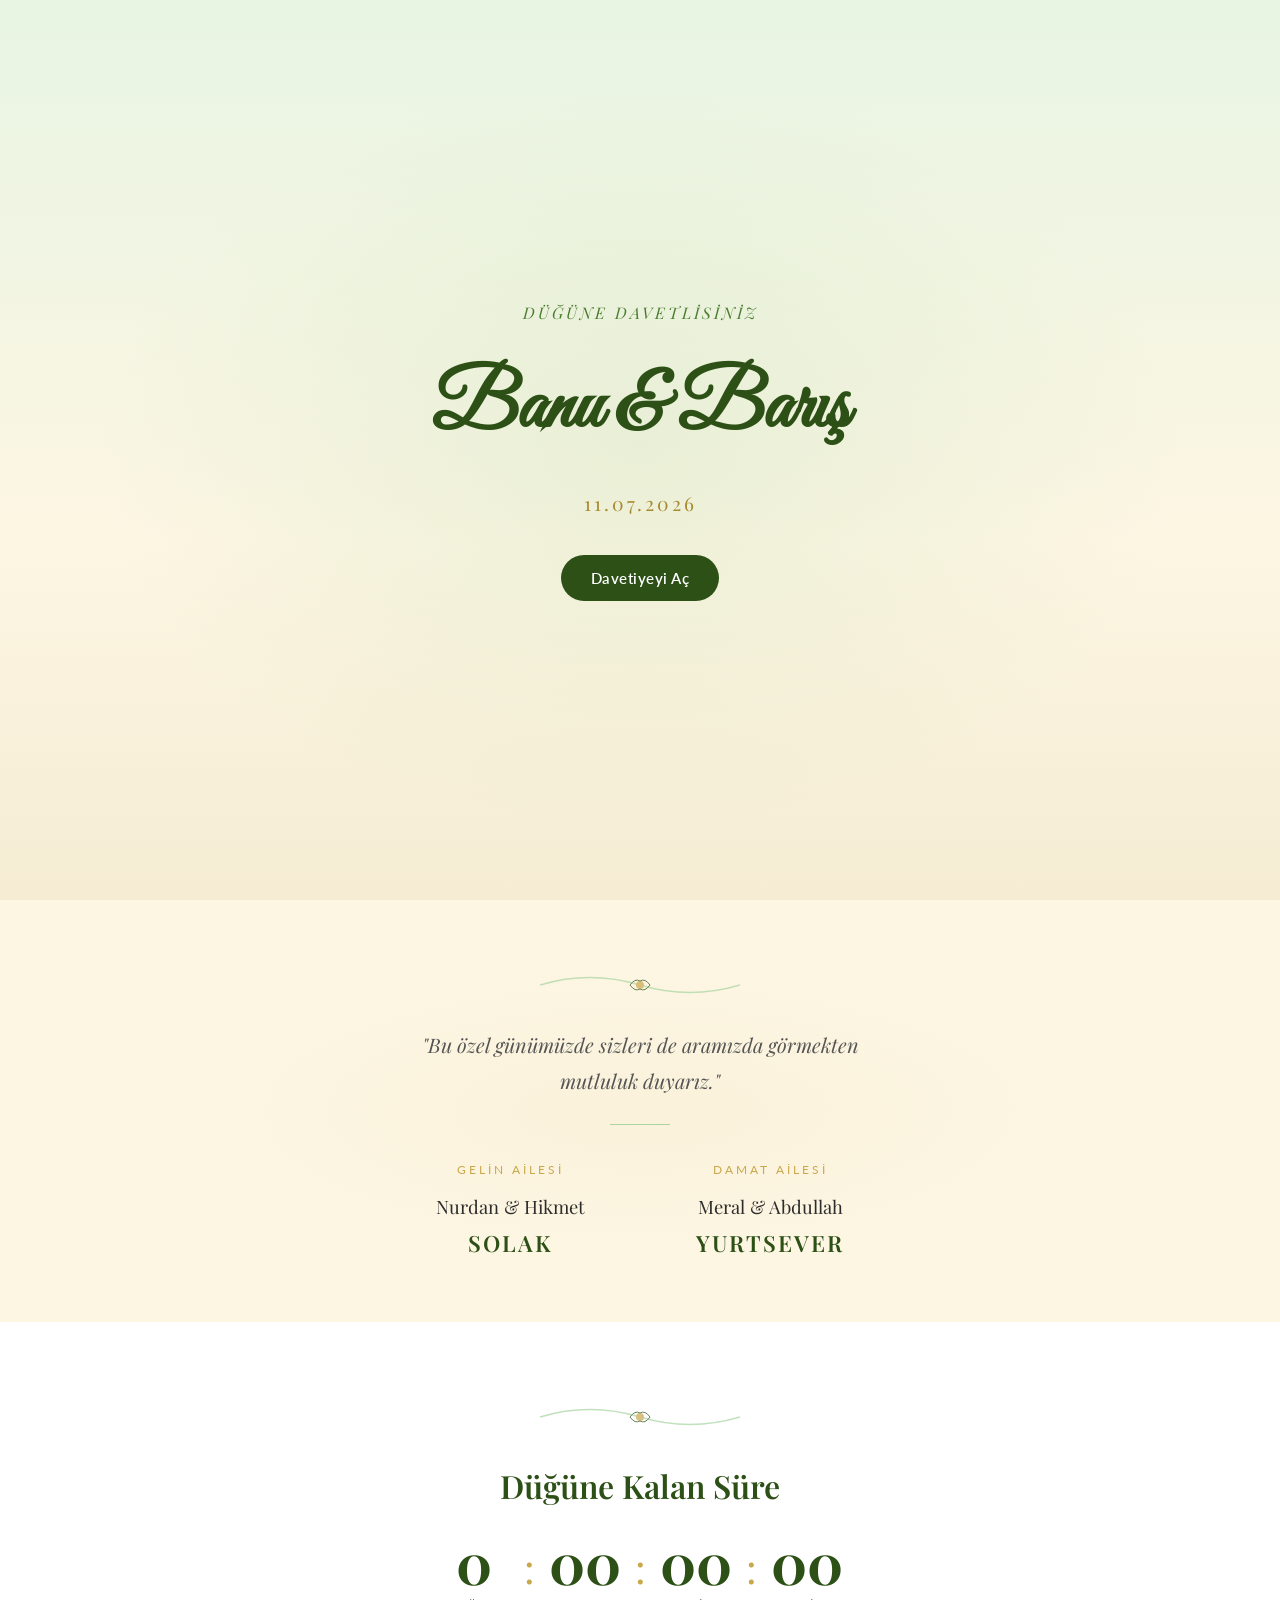
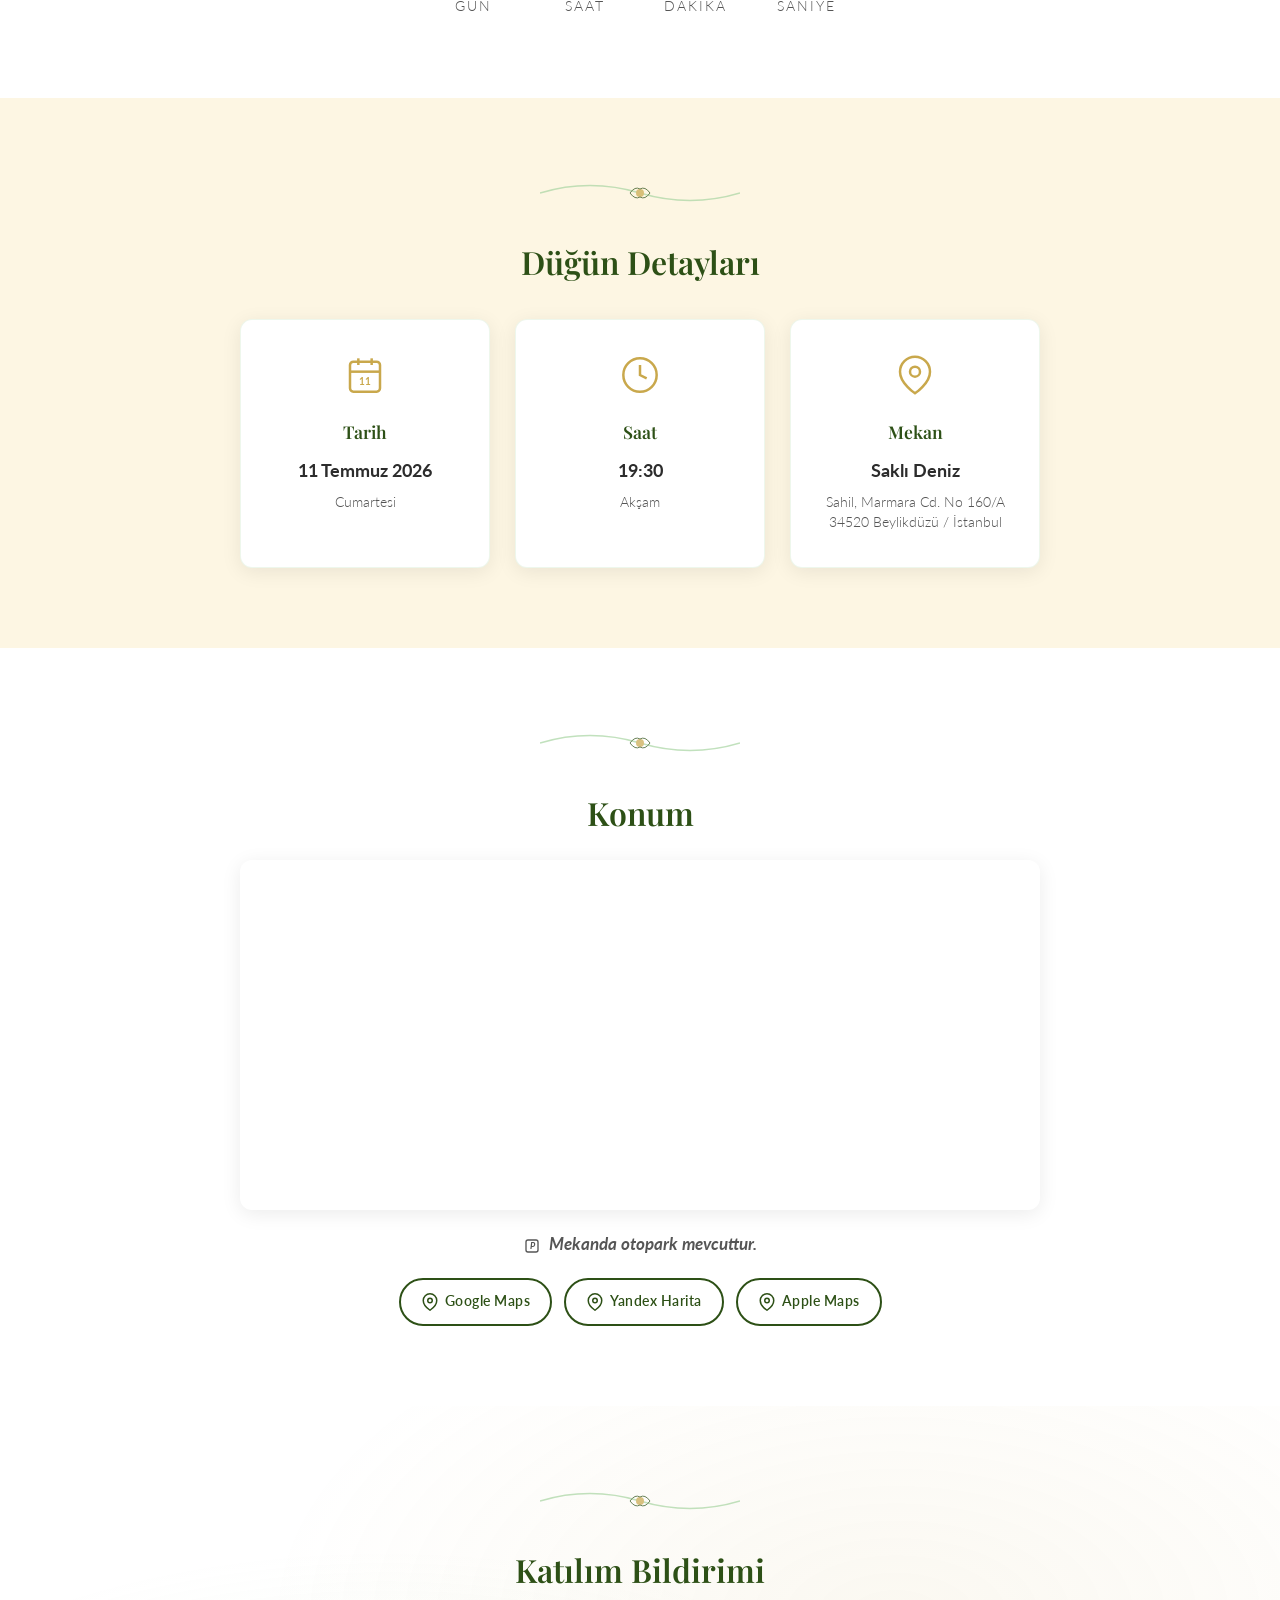
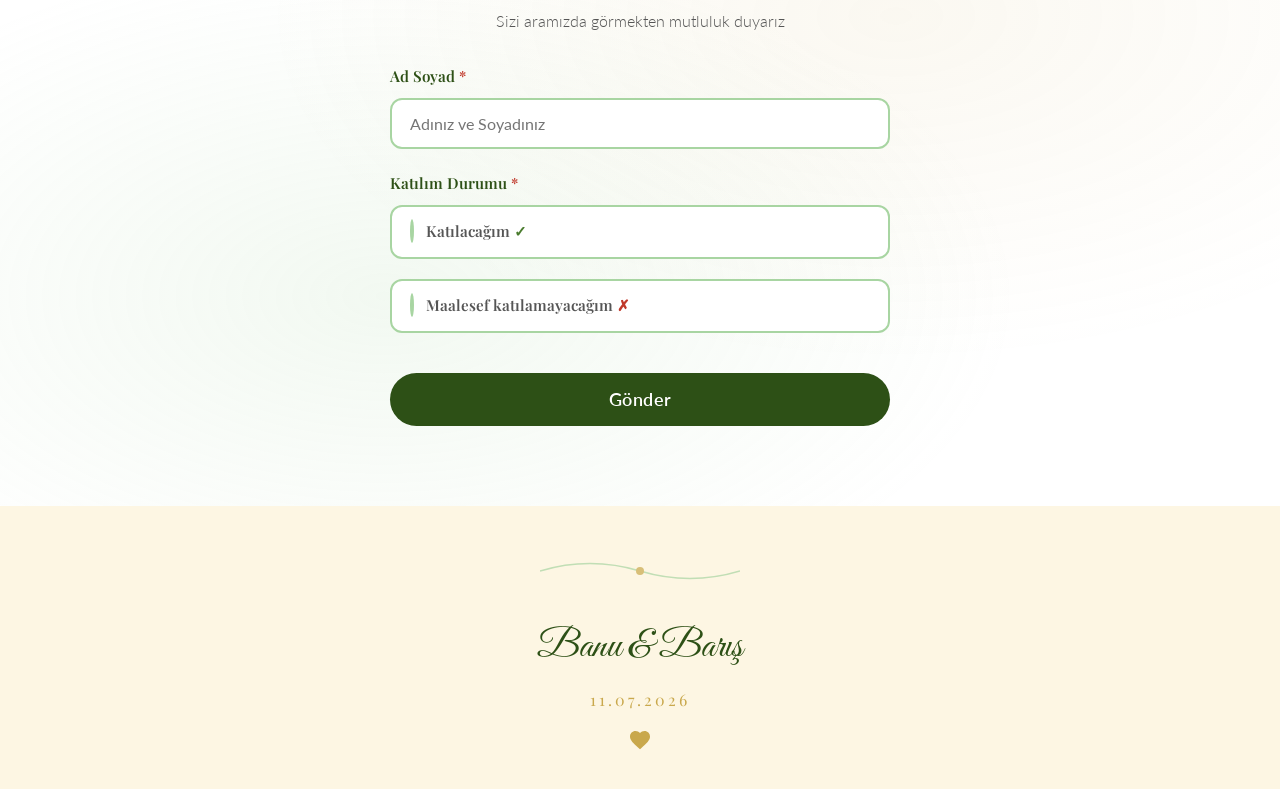
==== index.html @ bf4ed656 "Hero bottom yazilari resim icine tasindi, renk ve cizgi iyilestirmeleri Co-Authored-By: Claude Opus " ====
<!DOCTYPE html>
<html lang="tr">
<head>
    <meta charset="UTF-8">
    <meta name="viewport" content="width=device-width, initial-scale=1.0">
    <title>Banu & Barış - Düğün Davetiyesi</title>
    <meta name="description" content="Banu Solak & Barış Yurtsever düğün davetiyesi - 11 Temmuz 2026">

    <!-- Safari otomatik link algılamayı kapat -->
    <meta name="format-detection" content="telephone=no, date=no, email=no, address=no">

    <!-- Open Graph -->
    <meta property="og:title" content="Banu & Barış Evleniyor!">
    <meta property="og:description" content="11 Temmuz 2026 - Saklı Deniz, Beylikdüzü">
    <meta property="og:type" content="website">

    <!-- Google Fonts -->
    <link rel="preconnect" href="https://fonts.googleapis.com">
    <link rel="preconnect" href="https://fonts.gstatic.com" crossorigin>
    <link href="https://fonts.googleapis.com/css2?family=Great+Vibes&family=Playfair+Display:ital,wght@0,400;0,600;0,700;1,400&family=Lato:wght@300;400;700&display=swap" rel="stylesheet">

    <!-- CSS -->
    <link rel="stylesheet" href="css/style.css">
</head>
<body>

    <!-- ===================== GİRİŞ EKRANI (Müzik başlatıcı) ===================== -->
    <div id="intro-overlay" class="intro-overlay">
        <div class="intro-content">
            <p class="intro-subtitle">Düğüne Davetlisiniz</p>
            <h1 class="intro-names">Banu & Barış</h1>
            <p class="intro-date">11.07.2026</p>
            <button id="open-invite-btn" class="btn btn-primary intro-btn">Davetiyeyi Aç</button>
        </div>
    </div>

    <!-- ===================== MÜZIK OYNATICI (Sabit) ===================== -->
    <button id="music-toggle" class="music-btn" aria-label="Müziği Aç/Kapat" title="A Thousand Years - Christina Perri" style="display:none">
        <span class="music-icon music-off">&#9654;</span>
        <span class="music-icon music-on" style="display:none">&#9724;</span>
    </button>
    <audio id="bg-music" loop preload="auto">
        <source src="assets/music/a-thousand-years.mp3" type="audio/mpeg">
    </audio>

    <!-- ===================== HERO SECTION ===================== -->
    <section id="hero" class="hero">
        <div class="hero-img-wrapper">
            <img src="assets/images/hero-bg.jpg" alt="Düğün illüstrasyonu" class="hero-img">
            <div class="hero-overlay"></div>

            <!-- Uçan kuşlar -->
            <div class="bird bird-1"><svg viewBox="0 0 20 10"><path d="M0,5 Q5,0 10,5 Q15,0 20,5" stroke="#2d5016" fill="none" stroke-width="1.5" stroke-linecap="round"/></svg></div>
            <div class="bird bird-2"><svg viewBox="0 0 20 10"><path d="M0,5 Q5,0 10,5 Q15,0 20,5" stroke="#2d5016" fill="none" stroke-width="1.5" stroke-linecap="round"/></svg></div>
            <div class="bird bird-3"><svg viewBox="0 0 20 10"><path d="M0,5 Q5,0 10,5 Q15,0 20,5" stroke="#2d5016" fill="none" stroke-width="1.5" stroke-linecap="round"/></svg></div>
            <div class="bird bird-4"><svg viewBox="0 0 20 10"><path d="M0,5 Q5,0 10,5 Q15,0 20,5" stroke="#2d5016" fill="none" stroke-width="1.5" stroke-linecap="round"/></svg></div>
            <div class="bird bird-5"><svg viewBox="0 0 20 10"><path d="M0,5 Q5,0 10,5 Q15,0 20,5" stroke="#2d5016" fill="none" stroke-width="1.5" stroke-linecap="round"/></svg></div>

            <!-- Yazılar - kemerin üstüne sabitlenmiş -->
            <div class="hero-content">
                <p class="hero-subtitle fade-in">Evleniyoruz</p>
                <h1 class="hero-names fade-in">
                    <span class="name">Banu</span>
                    <span class="ampersand">&</span>
                    <span class="name">Barış</span>
                </h1>
            </div>

        </div>

        <!-- Tarih ve mekan - ekranın altında, wrapper DIŞINDA -->
        <div class="hero-bottom fade-in">
            <div class="hero-date">
                <div class="date-line"></div>
                <p>11 Temmuz 2026</p>
                <div class="date-line"></div>
            </div>
            <p class="hero-venue">Saklı Deniz &bull; Beylikdüzü, İstanbul</p>
        </div>

        <a href="#countdown" class="scroll-arrow" aria-label="Aşağı kaydır">
            <svg width="30" height="30" viewBox="0 0 30 30" fill="none">
                <path d="M15 5 L15 25 M7 17 L15 25 L23 17" stroke="currentColor" stroke-width="2" stroke-linecap="round" stroke-linejoin="round"/>
            </svg>
        </a>
    </section>

    <!-- ===================== AİLELER & DAVET MESAJI ===================== -->
    <section id="families" class="families-section">
        <div class="section-decoration">
            <svg class="floral-divider" viewBox="0 0 200 30" width="200" height="30">
                <path d="M0,15 Q50,0 100,15 Q150,30 200,15" stroke="#a8d5a2" fill="none" stroke-width="1.5"/>
                <circle cx="100" cy="15" r="4" fill="#c9a84c"/>
                <path d="M90,15 Q95,8 100,11 Q105,8 110,15" stroke="#2d5016" fill="none" stroke-width="1"/>
                <path d="M90,15 Q95,22 100,19 Q105,22 110,15" stroke="#2d5016" fill="none" stroke-width="1"/>
            </svg>
        </div>

        <p class="invite-message fade-in">"Bu özel günümüzde sizleri de aramızda görmekten mutluluk duyarız."</p>

        <div class="invite-divider"></div>

        <div class="families-grid fade-in">
            <div class="family-card">
                <span class="family-label">Gelin Ailesi</span>
                <p class="family-names">Nurdan & Hikmet</p>
                <p class="family-surname">Solak</p>
            </div>
            <div class="family-card">
                <span class="family-label">Damat Ailesi</span>
                <p class="family-names">Meral & Abdullah</p>
                <p class="family-surname">Yurtsever</p>
            </div>
        </div>
    </section>

    <!-- ===================== GERİ SAYIM ===================== -->
    <section id="countdown" class="countdown-section">
        <div class="section-decoration">
            <svg class="floral-divider" viewBox="0 0 200 30" width="200" height="30">
                <path d="M0,15 Q50,0 100,15 Q150,30 200,15" stroke="#a8d5a2" fill="none" stroke-width="1.5"/>
                <circle cx="100" cy="15" r="4" fill="#c9a84c"/>
                <path d="M90,15 Q95,8 100,11 Q105,8 110,15" stroke="#2d5016" fill="none" stroke-width="1"/>
                <path d="M90,15 Q95,22 100,19 Q105,22 110,15" stroke="#2d5016" fill="none" stroke-width="1"/>
            </svg>
        </div>
        <h2 class="section-title fade-in">Düğüne Kalan Süre</h2>
        <div class="countdown-timer fade-in">
            <div class="countdown-item">
                <span id="days" class="countdown-number">---</span>
                <span class="countdown-label">Gün</span>
            </div>
            <div class="countdown-separator">:</div>
            <div class="countdown-item">
                <span id="hours" class="countdown-number">--</span>
                <span class="countdown-label">Saat</span>
            </div>
            <div class="countdown-separator">:</div>
            <div class="countdown-item">
                <span id="minutes" class="countdown-number">--</span>
                <span class="countdown-label">Dakika</span>
            </div>
            <div class="countdown-separator">:</div>
            <div class="countdown-item">
                <span id="seconds" class="countdown-number">--</span>
                <span class="countdown-label">Saniye</span>
            </div>
        </div>
    </section>

    <!-- ===================== DÜĞÜN DETAYLARI ===================== -->
    <section id="details" class="details-section">
        <div class="section-decoration">
            <svg class="floral-divider" viewBox="0 0 200 30" width="200" height="30">
                <path d="M0,15 Q50,0 100,15 Q150,30 200,15" stroke="#a8d5a2" fill="none" stroke-width="1.5"/>
                <circle cx="100" cy="15" r="4" fill="#c9a84c"/>
                <path d="M90,15 Q95,8 100,11 Q105,8 110,15" stroke="#2d5016" fill="none" stroke-width="1"/>
                <path d="M90,15 Q95,22 100,19 Q105,22 110,15" stroke="#2d5016" fill="none" stroke-width="1"/>
            </svg>
        </div>
        <h2 class="section-title fade-in">Düğün Detayları</h2>

        <div class="details-grid">
            <!-- Tarih Kartı -->
            <div class="detail-card fade-in">
                <div class="detail-icon">
                    <svg width="40" height="40" viewBox="0 0 24 24" fill="none" stroke="#c9a84c" stroke-width="1.5">
                        <rect x="3" y="4" width="18" height="18" rx="2" ry="2"/>
                        <line x1="16" y1="2" x2="16" y2="6"/>
                        <line x1="8" y1="2" x2="8" y2="6"/>
                        <line x1="3" y1="10" x2="21" y2="10"/>
                        <text x="12" y="18" text-anchor="middle" fill="#c9a84c" stroke="none" font-size="6" font-weight="bold">11</text>
                    </svg>
                </div>
                <h3 class="detail-title">Tarih</h3>
                <p class="detail-text">11 Temmuz 2026</p>
                <p class="detail-sub">Cumartesi</p>
            </div>

            <!-- Saat Kartı -->
            <div class="detail-card fade-in">
                <div class="detail-icon">
                    <svg width="40" height="40" viewBox="0 0 24 24" fill="none" stroke="#c9a84c" stroke-width="1.5">
                        <circle cx="12" cy="12" r="10"/>
                        <polyline points="12 6 12 12 16 14"/>
                    </svg>
                </div>
                <h3 class="detail-title">Saat</h3>
                <p class="detail-text">19:30</p>
                <p class="detail-sub">Akşam</p>
            </div>

            <!-- Mekan Kartı -->
            <div class="detail-card fade-in">
                <div class="detail-icon">
                    <svg width="40" height="40" viewBox="0 0 24 24" fill="none" stroke="#c9a84c" stroke-width="1.5">
                        <path d="M21 10c0 7-9 13-9 13s-9-6-9-13a9 9 0 0 1 18 0z"/>
                        <circle cx="12" cy="10" r="3"/>
                    </svg>
                </div>
                <h3 class="detail-title">Mekan</h3>
                <p class="detail-text">Saklı Deniz</p>
                <p class="detail-sub">Sahil, Marmara Cd. No 160/A<br>34520 Beylikdüzü / İstanbul</p>
            </div>
        </div>
    </section>

    <!-- ===================== KONUM / HARİTA ===================== -->
    <section id="location" class="location-section">
        <div class="section-decoration">
            <svg class="floral-divider" viewBox="0 0 200 30" width="200" height="30">
                <path d="M0,15 Q50,0 100,15 Q150,30 200,15" stroke="#a8d5a2" fill="none" stroke-width="1.5"/>
                <circle cx="100" cy="15" r="4" fill="#c9a84c"/>
                <path d="M90,15 Q95,8 100,11 Q105,8 110,15" stroke="#2d5016" fill="none" stroke-width="1"/>
                <path d="M90,15 Q95,22 100,19 Q105,22 110,15" stroke="#2d5016" fill="none" stroke-width="1"/>
            </svg>
        </div>
        <h2 class="section-title fade-in">Konum</h2>

        <div class="map-container fade-in">
            <iframe
                src="https://www.google.com/maps/embed?pb=!1m18!1m12!1m3!1d3011.7!2d28.6268!3d40.9833!2m3!1f0!2f0!3f0!3m2!1i1024!2i768!4f13.1!3m3!1m2!1s0x14b55fe1e1e1e1e1%3A0x1234567890abcdef!2sSakl%C4%B1%20Deniz!5e0!3m2!1str!2str!4v1700000000000!5m2!1str!2str"
                width="100%"
                height="350"
                style="border:0; border-radius: 12px;"
                allowfullscreen=""
                loading="lazy"
                referrerpolicy="no-referrer-when-downgrade">
            </iframe>
        </div>

        <p class="parking-note fade-in">
            <svg width="16" height="16" viewBox="0 0 24 24" fill="none" stroke="currentColor" stroke-width="2" style="vertical-align: middle; margin-right: 5px;">
                <rect x="3" y="3" width="18" height="18" rx="3"/>
                <text x="12" y="17" text-anchor="middle" fill="currentColor" stroke="none" font-size="13" font-weight="bold">P</text>
            </svg>
            Mekanda otopark mevcuttur.
        </p>

        <div class="map-buttons fade-in">
            <a href="https://www.google.com/maps/search/Sakl%C4%B1+Deniz+Sahil+Marmara+Cd+No+160+A+Beylikd%C3%BCz%C3%BC+%C4%B0stanbul" target="_blank" rel="noopener" class="btn btn-outline">
                <svg width="18" height="18" viewBox="0 0 24 24" fill="none" stroke="currentColor" stroke-width="2" style="vertical-align: middle; margin-right: 6px;">
                    <path d="M21 10c0 7-9 13-9 13s-9-6-9-13a9 9 0 0 1 18 0z"/>
                    <circle cx="12" cy="10" r="3"/>
                </svg>
                Google Maps
            </a>
            <a href="https://yandex.com.tr/harita/?text=Sakl%C4%B1%20Deniz%20Sahil%20Marmara%20Cd%20No%20160%20A%20Beylikd%C3%BCz%C3%BC%20%C4%B0stanbul" target="_blank" rel="noopener" class="btn btn-outline">
                <svg width="18" height="18" viewBox="0 0 24 24" fill="none" stroke="currentColor" stroke-width="2" style="vertical-align: middle; margin-right: 6px;">
                    <path d="M21 10c0 7-9 13-9 13s-9-6-9-13a9 9 0 0 1 18 0z"/>
                    <circle cx="12" cy="10" r="3"/>
                </svg>
                Yandex Harita
            </a>
            <a href="https://maps.apple.com/?q=Sakl%C4%B1+Deniz+Sahil+Marmara+Cd+No+160+A+Beylikd%C3%BCz%C3%BC+%C4%B0stanbul" target="_blank" rel="noopener" class="btn btn-outline">
                <svg width="18" height="18" viewBox="0 0 24 24" fill="none" stroke="currentColor" stroke-width="2" style="vertical-align: middle; margin-right: 6px;">
                    <path d="M21 10c0 7-9 13-9 13s-9-6-9-13a9 9 0 0 1 18 0z"/>
                    <circle cx="12" cy="10" r="3"/>
                </svg>
                Apple Maps
            </a>
        </div>
    </section>

    <!-- ===================== RSVP FORMU ===================== -->
    <section id="rsvp" class="rsvp-section">
        <div class="section-decoration">
            <svg class="floral-divider" viewBox="0 0 200 30" width="200" height="30">
                <path d="M0,15 Q50,0 100,15 Q150,30 200,15" stroke="#a8d5a2" fill="none" stroke-width="1.5"/>
                <circle cx="100" cy="15" r="4" fill="#c9a84c"/>
                <path d="M90,15 Q95,8 100,11 Q105,8 110,15" stroke="#2d5016" fill="none" stroke-width="1"/>
                <path d="M90,15 Q95,22 100,19 Q105,22 110,15" stroke="#2d5016" fill="none" stroke-width="1"/>
            </svg>
        </div>
        <h2 class="section-title fade-in">Katılım Bildirimi</h2>
        <p class="section-subtitle fade-in">Sizi aramızda görmekten mutluluk duyarız</p>

        <form id="rsvp-form" class="rsvp-form fade-in" novalidate>
            <!-- Ad Soyad -->
            <div class="form-group">
                <label for="fullname">Ad Soyad <span class="required">*</span></label>
                <input type="text" id="fullname" name="fullname" required placeholder="Adınız ve Soyadınız">
            </div>

            <!-- Katılım Durumu -->
            <div class="form-group">
                <label>Katılım Durumu <span class="required">*</span></label>
                <div class="radio-group">
                    <label class="radio-label">
                        <input type="radio" name="attendance" value="Katılacağım" required>
                        <span class="radio-custom"></span>
                        <span class="radio-text">Katılacağım <span class="check-mark">&#10003;</span></span>
                    </label>
                    <label class="radio-label">
                        <input type="radio" name="attendance" value="Katılamayacağım">
                        <span class="radio-custom"></span>
                        <span class="radio-text">Maalesef katılamayacağım <span class="cross-mark">&#10007;</span></span>
                    </label>
                </div>
            </div>

            <!-- Kişi Sayısı (sadece "Katılacağım" seçildiğinde görünür) -->
            <div class="form-group" id="guest-count-group" style="display: none;">
                <label for="guests">Kaç kişi geleceksiniz? <span class="required">*</span></label>
                <input type="number" id="guests" name="guests" min="1" max="20" value="1" placeholder="1">
            </div>

            <!-- Gönder Butonu -->
            <button type="submit" class="btn btn-primary btn-submit" id="submit-btn">
                <span class="btn-text">Gönder</span>
                <span class="btn-loading" style="display:none">
                    <svg class="spinner" width="20" height="20" viewBox="0 0 24 24">
                        <circle cx="12" cy="12" r="10" stroke="currentColor" stroke-width="3" fill="none" stroke-dasharray="31.4 31.4" stroke-linecap="round"/>
                    </svg>
                    Gönderiliyor...
                </span>
            </button>

            <!-- Durum Mesajları -->
            <div id="form-status" class="form-status" style="display:none"></div>
        </form>

        <!-- Başarı Mesajı (form gönderildikten sonra) -->
        <div id="success-message" class="success-message" style="display:none">
            <div class="success-icon">&#10003;</div>
            <h3>Teşekkürler!</h3>
            <p>Katılım bildiriminiz alınmıştır.</p>
            <p class="success-sub">Düğünümüzde görüşmek üzere!</p>

            <!-- Takvime Ekle - form sonrası -->
            <div class="calendar-after-rsvp">
                <p class="calendar-prompt">Düğünü takvimine ekle!</p>
                <div class="calendar-buttons">
                    <a id="google-cal-btn" href="#" target="_blank" rel="noopener" class="btn btn-calendar">
                        Google Calendar
                    </a>
                    <a href="banu-baris-dugun.ics" class="btn btn-calendar">
                        Apple Takvim
                    </a>
                    <a id="outlook-cal-btn" href="#" target="_blank" rel="noopener" class="btn btn-calendar">
                        Outlook
                    </a>
                </div>
            </div>
        </div>
    </section>

    <!-- ===================== FOOTER ===================== -->
    <footer class="footer">
        <div class="footer-decoration">
            <svg class="floral-divider" viewBox="0 0 200 30" width="200" height="30">
                <path d="M0,15 Q50,0 100,15 Q150,30 200,15" stroke="#a8d5a2" fill="none" stroke-width="1.5"/>
                <circle cx="100" cy="15" r="4" fill="#c9a84c"/>
            </svg>
        </div>
        <p class="footer-names">Banu & Barış</p>
        <p class="footer-date">11.07.2026</p>
        <div class="footer-heart">
            <svg width="24" height="24" viewBox="0 0 24 24" fill="#c9a84c">
                <path d="M12 21.35l-1.45-1.32C5.4 15.36 2 12.28 2 8.5 2 5.42 4.42 3 7.5 3c1.74 0 3.41.81 4.5 2.09C13.09 3.81 14.76 3 16.5 3 19.58 3 22 5.42 22 8.5c0 3.78-3.4 6.86-8.55 11.54L12 21.35z"/>
            </svg>
        </div>
    </footer>

    <!-- Konfeti Canvas -->
    <canvas id="confetti-canvas"></canvas>

    <!-- JavaScript -->
    <script src="js/script.js"></script>
</body>
</html>
---- css/style.css ----
/* ============================================================
   BANU & BARIŞ - DÜĞÜN DAVETİYESİ
   Kır Temalı / Çiçekli / Yeşilli / Elegant
   ============================================================ */

/* ---- GENEL RESET & TABAN ---- */
*, *::before, *::after {
    margin: 0;
    padding: 0;
    box-sizing: border-box;
}

:root {
    --green-dark: #2d5016;
    --green-medium: #4a7c2e;
    --green-light: #a8d5a2;
    --green-pale: #e8f5e3;
    --cream: #fdf6e3;
    --cream-dark: #f5ecd3;
    --gold: #c9a84c;
    --gold-light: #e2cc7e;
    --gold-dark: #a68a2e;
    --white: #ffffff;
    --text-dark: #2c2c2c;
    --text-medium: #555555;
    --text-light: #888888;

    --font-script: 'Great Vibes', cursive;
    --font-heading: 'Playfair Display', Georgia, serif;
    --font-body: 'Lato', 'Segoe UI', sans-serif;

    --section-padding: 80px 20px;
    --max-width: 800px;
    --radius: 12px;
    --shadow: 0 4px 20px rgba(0,0,0,0.08);
}

html {
    scroll-behavior: smooth;
    overflow-x: hidden;
}

body {
    font-family: var(--font-body);
    color: var(--text-dark);
    background-color: var(--cream);
    line-height: 1.7;
    overflow-x: hidden;
    -webkit-font-smoothing: antialiased;
}

/* ---- ANİMASYONLAR ---- */
.fade-in {
    opacity: 0;
    transform: translateY(30px);
    transition: opacity 0.8s ease, transform 0.8s ease;
}
.fade-in.visible {
    opacity: 1;
    transform: translateY(0);
}

/* ---- GİRİŞ EKRANI ---- */
.intro-overlay {
    position: fixed;
    inset: 0;
    z-index: 10000;
    background:
        radial-gradient(ellipse at 50% 50%, rgba(168,213,162,0.2) 0%, transparent 60%),
        linear-gradient(180deg, #e8f5e3 0%, #fdf6e3 60%, #f5ecd3 100%);
    display: flex;
    align-items: center;
    justify-content: center;
    text-align: center;
    transition: opacity 0.8s ease, visibility 0.8s ease;
}
.intro-overlay.hidden {
    opacity: 0;
    visibility: hidden;
    pointer-events: none;
}
.intro-content {
    padding: 30px;
}
.intro-subtitle {
    font-family: var(--font-heading);
    font-size: 1rem;
    color: var(--green-medium);
    letter-spacing: 3px;
    text-transform: uppercase;
    font-style: italic;
    margin-bottom: 15px;
}
.intro-names {
    font-family: var(--font-script);
    font-size: clamp(3rem, 12vw, 5rem);
    color: var(--green-dark);
    margin-bottom: 10px;
}
.intro-date {
    font-family: var(--font-heading);
    font-size: 1.2rem;
    color: var(--gold-dark);
    letter-spacing: 3px;
    margin-bottom: 35px;
}
.intro-btn {
    padding: 16px 50px;
    font-size: 1.1rem;
    animation: pulse 2.5s ease-in-out infinite;
}

/* ---- TAKVİM SONRASI (RSVP success içinde) ---- */
.calendar-after-rsvp {
    margin-top: 30px;
    padding-top: 25px;
    border-top: 1px solid var(--green-light);
}
.calendar-prompt {
    font-family: var(--font-heading);
    font-size: 1.1rem;
    color: var(--green-dark);
    margin-bottom: 15px;
    font-weight: 600;
}
.calendar-after-rsvp .calendar-buttons {
    display: flex;
    flex-direction: column;
    gap: 10px;
    align-items: center;
}
.calendar-after-rsvp .btn-calendar {
    width: 100%;
    max-width: 260px;
    justify-content: center;
}

@keyframes heroZoomOut {
    0% { transform: scale(1.35); }
    100% { transform: scale(1); }
}
@keyframes flyBird {
    0%   { transform: translate(0, 0) scaleX(1); }
    25%  { transform: translate(25vw, -8vh) scaleX(1); }
    50%  { transform: translate(55vw, -3vh) scaleX(1); }
    75%  { transform: translate(80vw, -10vh) scaleX(1); }
    100% { transform: translate(110vw, -5vh) scaleX(1); }
}
@keyframes flyBird2 {
    0%   { transform: translate(0, 0) scaleX(-1); }
    25%  { transform: translate(-20vw, -6vh) scaleX(-1); }
    50%  { transform: translate(-45vw, -2vh) scaleX(-1); }
    75%  { transform: translate(-75vw, -9vh) scaleX(-1); }
    100% { transform: translate(-110vw, -4vh) scaleX(-1); }
}
@keyframes flapWings {
    0%, 100% { d: path("M0,5 Q5,-2 10,5 Q15,-2 20,5"); }
    50%      { d: path("M0,5 Q5,10 10,5 Q15,10 20,5"); }
}
@keyframes float {
    0%, 100% { transform: translateY(0); }
    50% { transform: translateY(-10px); }
}
@keyframes bounce {
    0%, 20%, 50%, 80%, 100% { transform: translateY(0); }
    40% { transform: translateY(-15px); }
    60% { transform: translateY(-7px); }
}
@keyframes spin {
    to { transform: rotate(360deg); }
}
@keyframes pulse {
    0%, 100% { transform: scale(1); opacity: 1; }
    50% { transform: scale(1.1); opacity: 0.8; }
}
@keyframes sway {
    0%, 100% { transform: rotate(-5deg); }
    50% { transform: rotate(5deg); }
}

/* ---- BÖLÜM ORTAK ---- */
.section-title {
    font-family: var(--font-heading);
    font-size: 2rem;
    color: var(--green-dark);
    text-align: center;
    margin-bottom: 10px;
    font-weight: 600;
}
.section-subtitle {
    font-family: var(--font-body);
    font-size: 1rem;
    color: var(--text-medium);
    text-align: center;
    margin-bottom: 30px;
    font-weight: 300;
}
.section-decoration {
    text-align: center;
    margin-bottom: 20px;
}
.floral-divider {
    opacity: 0.7;
}

/* ============================================================
   HERO SECTION
   ============================================================ */
.hero {
    position: relative;
    text-align: center;
    overflow: hidden;
    min-height: 100vh;
    display: flex;
    flex-direction: column;
}
.hero-img-wrapper {
    position: relative;
    width: 100%;
    min-height: 100vh;
    animation: heroZoomOut 15s ease-out forwards;
}
.hero-img {
    display: block;
    width: 100%;
    height: 100vh;
    object-fit: cover;
    object-position: center top;
}
.hero-overlay {
    position: absolute;
    inset: 0;
    background: rgba(253, 246, 227, 0.35);
    pointer-events: none;
}

/* Uçan kuşlar */
.bird {
    position: absolute;
    z-index: 2;
    pointer-events: none;
}
.bird svg {
    width: 20px;
    height: 10px;
}
.bird-1 { top: 18%; left: -5%; animation: flyBird 12s linear infinite; }
.bird-2 { top: 12%; left: -8%; animation: flyBird 14s linear infinite 3s; }
.bird-3 { top: 22%; right: -5%; animation: flyBird2 13s linear infinite 5s; }
.bird-4 { top: 15%; left: -3%; animation: flyBird 16s linear infinite 8s; }
.bird-5 { top: 25%; right: -8%; animation: flyBird2 11s linear infinite 2s; }

/* Dekoratif yapraklar */
.leaf {
    position: absolute;
    width: 80px;
    height: 80px;
    opacity: 0.15;
    pointer-events: none;
}
.leaf::before {
    content: '';
    display: block;
    width: 100%;
    height: 100%;
    background: var(--green-dark);
    border-radius: 0 70% 0 70%;
}
.leaf-1 { top: 5%; left: 3%; transform: rotate(-30deg); animation: sway 6s ease-in-out infinite; }
.leaf-2 { top: 8%; right: 5%; transform: rotate(40deg) scaleX(-1); animation: sway 7s ease-in-out infinite 0.5s; }
.leaf-3 { bottom: 12%; left: 5%; transform: rotate(-50deg); animation: sway 8s ease-in-out infinite 1s; width: 60px; height: 60px; }
.leaf-4 { bottom: 10%; right: 3%; transform: rotate(30deg) scaleX(-1); animation: sway 6.5s ease-in-out infinite 1.5s; width: 70px; height: 70px; }

.hero-content {
    position: absolute;
    z-index: 3;
    left: 50%;
    top: 28%;
    transform: translateX(-50%);
    width: 90%;
    text-align: center;
}
.hero-subtitle {
    font-family: var(--font-heading);
    font-size: 1.2rem;
    color: var(--green-medium);
    letter-spacing: 3px;
    text-transform: uppercase;
    margin-bottom: 10px;
    font-weight: 400;
    font-style: italic;
    text-shadow: 1px 1px 6px rgba(255,255,255,0.9);
}
.hero-names {
    font-family: var(--font-script);
    font-size: clamp(3rem, 10vw, 5.5rem);
    color: var(--green-dark);
    line-height: 1.2;
    margin-bottom: 20px;
    text-shadow: 1px 1px 8px rgba(255,255,255,0.8);
}
.hero-names .ampersand {
    display: inline;
    font-size: 0.6em;
    color: var(--gold);
    margin: 0 5px;
}
.hero-date {
    display: flex;
    align-items: center;
    justify-content: center;
    gap: 15px;
    margin-bottom: 15px;
}
.hero-date p {
    font-family: var(--font-heading);
    font-size: 1.3rem;
    color: #6b5a2e;
    letter-spacing: 2px;
    white-space: nowrap;
    text-shadow: 0 0 10px rgba(255,255,255,0.9), 0 0 20px rgba(255,255,255,0.6);
}
.date-line {
    width: 60px;
    height: 2px;
    background: var(--gold);
    opacity: 1;
}
.hero-venue {
    font-family: var(--font-body);
    font-size: 1rem;
    color: #333;
    letter-spacing: 1px;
    font-weight: 400;
    text-shadow: 0 0 10px rgba(255,255,255,0.9), 0 0 20px rgba(255,255,255,0.6);
}
.hero-bottom {
    position: absolute;
    bottom: 100px;
    left: 0;
    right: 0;
    z-index: 3;
    text-align: center;
}

/* Aşağı kaydır oku */
.scroll-arrow {
    position: relative;
    margin-top: -60px;
    margin-bottom: 20px;
    left: 50%;
    transform: translateX(-50%);
    color: var(--gold);
    animation: bounce 2s infinite;
    text-decoration: none;
    z-index: 3;
    opacity: 0.7;
    transition: opacity 0.3s;
}
.scroll-arrow:hover { opacity: 1; }

/* ============================================================
   AİLELER & DAVET MESAJI
   ============================================================ */
.families-section {
    padding: 70px 20px 60px;
    text-align: center;
    background:
        radial-gradient(ellipse at 50% 50%, rgba(201,168,76,0.06) 0%, transparent 50%),
        var(--cream);
}
.invite-message {
    font-family: var(--font-heading);
    font-size: 1.25rem;
    font-style: italic;
    color: var(--text-medium);
    max-width: 500px;
    margin: 0 auto 25px;
    line-height: 1.8;
}
.invite-divider {
    width: 60px;
    height: 1px;
    background: var(--green-light);
    margin: 0 auto 35px;
}
.families-grid {
    display: grid;
    grid-template-columns: 1fr 1fr;
    gap: 20px;
    max-width: 500px;
    margin: 0 auto;
}
.family-card {
    text-align: center;
}
.family-label {
    font-family: var(--font-body);
    font-size: 0.75rem;
    text-transform: uppercase;
    letter-spacing: 3px;
    color: var(--gold);
    display: block;
    margin-bottom: 10px;
    font-weight: 400;
}
.family-names {
    font-family: var(--font-heading);
    font-size: 1.15rem;
    color: var(--text-dark);
    font-weight: 400;
    margin-bottom: 2px;
}
.family-surname {
    font-family: var(--font-heading);
    font-size: 1.4rem;
    color: var(--green-dark);
    font-weight: 600;
    letter-spacing: 2px;
    text-transform: uppercase;
}

/* ============================================================
   GERİ SAYIM
   ============================================================ */
.countdown-section {
    padding: var(--section-padding);
    text-align: center;
    background: var(--white);
}
.countdown-timer {
    display: flex;
    justify-content: center;
    align-items: center;
    gap: 10px;
    flex-wrap: wrap;
    margin-top: 20px;
}
.countdown-item {
    display: flex;
    flex-direction: column;
    align-items: center;
    min-width: 80px;
}
.countdown-number {
    font-family: var(--font-heading);
    font-size: clamp(2.5rem, 8vw, 3.5rem);
    color: var(--green-dark);
    font-weight: 700;
    line-height: 1;
}
.countdown-label {
    font-family: var(--font-body);
    font-size: 0.85rem;
    color: var(--text-medium);
    text-transform: uppercase;
    letter-spacing: 2px;
    margin-top: 5px;
    font-weight: 300;
}
.countdown-separator {
    font-family: var(--font-heading);
    font-size: 2.5rem;
    color: var(--gold);
    line-height: 1;
    margin-top: -15px;
}

/* ============================================================
   DÜĞÜN DETAYLARI
   ============================================================ */
.details-section {
    padding: var(--section-padding);
    background: var(--cream);
}
.details-grid {
    display: grid;
    grid-template-columns: repeat(auto-fit, minmax(220px, 1fr));
    gap: 25px;
    max-width: var(--max-width);
    margin: 30px auto 0;
}
.detail-card {
    background: var(--white);
    border-radius: var(--radius);
    padding: 35px 25px;
    text-align: center;
    box-shadow: var(--shadow);
    transition: transform 0.3s ease, box-shadow 0.3s ease;
    border: 1px solid rgba(168,213,162,0.2);
}
.detail-card:hover {
    transform: translateY(-5px);
    box-shadow: 0 8px 30px rgba(0,0,0,0.12);
}
.detail-icon {
    margin-bottom: 15px;
}
.detail-title {
    font-family: var(--font-heading);
    font-size: 1.1rem;
    color: var(--green-dark);
    margin-bottom: 8px;
    font-weight: 600;
}
.detail-text {
    font-size: 1.15rem;
    color: var(--text-dark);
    font-weight: 700;
    margin-bottom: 5px;
}
.detail-sub {
    font-size: 0.85rem;
    color: var(--text-medium);
    font-weight: 300;
    line-height: 1.5;
}

/* ============================================================
   KONUM / HARİTA
   ============================================================ */
.location-section {
    padding: var(--section-padding);
    text-align: center;
    background: var(--white);
}
.map-container {
    max-width: var(--max-width);
    margin: 20px auto;
    border-radius: var(--radius);
    overflow: hidden;
    box-shadow: var(--shadow);
}
.map-container iframe {
    display: block;
}
.parking-note {
    text-align: center;
    font-size: 1.05rem;
    color: var(--text-medium);
    margin-top: 18px;
    font-weight: 700;
    font-style: italic;
}
.map-buttons {
    display: flex;
    justify-content: center;
    gap: 12px;
    flex-wrap: wrap;
    margin-top: 20px;
}
.map-buttons .btn-outline {
    margin-top: 0;
    font-size: 0.85rem;
    padding: 10px 20px;
}

/* ============================================================
   TAKVİME EKLE
   ============================================================ */
.calendar-section {
    padding: var(--section-padding);
    text-align: center;
    background: var(--cream);
}
.calendar-buttons {
    display: flex;
    justify-content: center;
    gap: 15px;
    flex-wrap: wrap;
}

/* ============================================================
   BUTONLAR
   ============================================================ */
.btn {
    display: inline-flex;
    align-items: center;
    justify-content: center;
    padding: 14px 30px;
    border-radius: 50px;
    font-family: var(--font-body);
    font-size: 0.95rem;
    font-weight: 600;
    text-decoration: none;
    cursor: pointer;
    transition: all 0.3s ease;
    border: none;
    letter-spacing: 0.5px;
}
.btn-primary {
    background: var(--green-dark);
    color: var(--white);
}
.btn-primary:hover {
    background: var(--green-medium);
    transform: translateY(-2px);
    box-shadow: 0 4px 15px rgba(45,80,22,0.3);
}
.btn-outline {
    background: transparent;
    color: var(--green-dark);
    border: 2px solid var(--green-dark);
    margin-top: 20px;
}
.btn-outline:hover {
    background: var(--green-dark);
    color: var(--white);
    transform: translateY(-2px);
}
.btn-calendar {
    background: var(--white);
    color: var(--text-dark);
    border: 2px solid var(--green-light);
    padding: 12px 24px;
}
.btn-calendar:hover {
    background: var(--green-pale);
    border-color: var(--green-medium);
    transform: translateY(-2px);
}

/* ============================================================
   RSVP FORMU
   ============================================================ */
.rsvp-section {
    padding: var(--section-padding);
    background:
        radial-gradient(ellipse at 30% 70%, rgba(168,213,162,0.15) 0%, transparent 50%),
        radial-gradient(ellipse at 70% 30%, rgba(201,168,76,0.08) 0%, transparent 50%),
        var(--white);
}
.rsvp-form {
    max-width: 500px;
    margin: 0 auto;
}
.form-group {
    margin-bottom: 22px;
}
.form-group label {
    display: block;
    font-family: var(--font-heading);
    font-size: 0.95rem;
    color: var(--green-dark);
    margin-bottom: 8px;
    font-weight: 600;
}
.required {
    color: #c0392b;
}
.form-group input[type="text"],
.form-group input[type="number"],
.form-group textarea {
    width: 100%;
    padding: 14px 18px;
    border: 2px solid var(--green-light);
    border-radius: var(--radius);
    font-family: var(--font-body);
    font-size: 1rem;
    color: var(--text-dark);
    background: var(--white);
    transition: border-color 0.3s, box-shadow 0.3s;
    outline: none;
}
.form-group input:focus,
.form-group textarea:focus {
    border-color: var(--green-medium);
    box-shadow: 0 0 0 3px rgba(168,213,162,0.3);
}
.form-group textarea {
    resize: vertical;
    min-height: 100px;
}

/* Radio Butonlar */
.radio-group {
    display: flex;
    flex-direction: column;
    gap: 12px;
}
.radio-label {
    display: flex;
    align-items: center;
    cursor: pointer;
    padding: 12px 18px;
    border: 2px solid var(--green-light);
    border-radius: var(--radius);
    transition: all 0.3s ease;
    background: var(--white);
}
.radio-label:hover {
    border-color: var(--green-medium);
    background: var(--green-pale);
}
.radio-label input[type="radio"] {
    display: none;
}
.radio-custom {
    width: 20px;
    height: 20px;
    border: 2px solid var(--green-light);
    border-radius: 50%;
    margin-right: 12px;
    position: relative;
    flex-shrink: 0;
    transition: border-color 0.3s;
}
.radio-label input[type="radio"]:checked ~ .radio-custom {
    border-color: var(--green-dark);
}
.radio-label input[type="radio"]:checked ~ .radio-custom::after {
    content: '';
    position: absolute;
    top: 50%;
    left: 50%;
    transform: translate(-50%, -50%);
    width: 10px;
    height: 10px;
    background: var(--green-dark);
    border-radius: 50%;
}
.radio-label input[type="radio"]:checked ~ .radio-text {
    color: var(--green-dark);
    font-weight: 600;
}
.radio-text {
    font-size: 0.95rem;
    color: var(--text-medium);
}
.check-mark { color: var(--green-medium); font-weight: bold; }
.cross-mark { color: #c0392b; font-weight: bold; }

/* Gönder Butonu */
.btn-submit {
    width: 100%;
    padding: 16px;
    font-size: 1.1rem;
    margin-top: 10px;
}
.btn-submit:disabled {
    opacity: 0.6;
    cursor: not-allowed;
}
.spinner {
    animation: spin 1s linear infinite;
    vertical-align: middle;
    margin-right: 8px;
}

/* Durum mesajları */
.form-status {
    text-align: center;
    padding: 12px;
    border-radius: var(--radius);
    margin-top: 15px;
    font-size: 0.9rem;
}
.form-status.error {
    background: #fde8e8;
    color: #c0392b;
    border: 1px solid #f5c6c6;
}
.form-status.success {
    background: var(--green-pale);
    color: var(--green-dark);
    border: 1px solid var(--green-light);
}

/* Başarı mesajı */
.success-message {
    text-align: center;
    padding: 40px 20px;
    max-width: 500px;
    margin: 0 auto;
    animation: fadeInUp 0.6s ease;
}
@keyframes fadeInUp {
    from { opacity: 0; transform: translateY(20px); }
    to { opacity: 1; transform: translateY(0); }
}
.success-icon {
    width: 70px;
    height: 70px;
    border-radius: 50%;
    background: var(--green-dark);
    color: var(--white);
    font-size: 2rem;
    display: flex;
    align-items: center;
    justify-content: center;
    margin: 0 auto 20px;
}
.success-message h3 {
    font-family: var(--font-heading);
    font-size: 1.8rem;
    color: var(--green-dark);
    margin-bottom: 10px;
}
.success-message p {
    color: var(--text-medium);
    font-size: 1rem;
}
.success-sub {
    margin-top: 10px;
    font-style: italic;
    color: var(--gold-dark) !important;
}

/* ============================================================
   FOOTER
   ============================================================ */
.footer {
    padding: 50px 20px 30px;
    text-align: center;
    background: var(--cream);
}
.footer-decoration {
    margin-bottom: 20px;
}
.footer-names {
    font-family: var(--font-script);
    font-size: 2.5rem;
    color: var(--green-dark);
}
.footer-date {
    font-family: var(--font-heading);
    font-size: 1rem;
    color: var(--gold);
    letter-spacing: 3px;
    margin: 5px 0 15px;
}
.footer-heart {
    animation: pulse 2s ease-in-out infinite;
}

/* ============================================================
   MÜZİK BUTONU
   ============================================================ */
.music-btn {
    position: fixed;
    bottom: 25px;
    right: 25px;
    z-index: 1000;
    width: 50px;
    height: 50px;
    border-radius: 50%;
    background: var(--green-dark);
    color: var(--white);
    border: none;
    cursor: pointer;
    display: flex;
    align-items: center;
    justify-content: center;
    box-shadow: 0 4px 15px rgba(45,80,22,0.3);
    transition: all 0.3s ease;
    overflow: hidden;
}
.music-btn:hover {
    transform: scale(1.1);
    box-shadow: 0 6px 20px rgba(45,80,22,0.4);
}
.music-btn.playing {
    background: var(--gold);
}
.music-icon {
    font-size: 1.4rem;
    line-height: 1;
}

/* ============================================================
   KONFETİ CANVAS
   ============================================================ */
#confetti-canvas {
    position: fixed;
    top: 0;
    left: 0;
    width: 100%;
    height: 100%;
    pointer-events: none;
    z-index: 9999;
}

/* ============================================================
   RESPONSİVE
   ============================================================ */

/* Tablet */
@media (max-width: 768px) {
    :root {
        --section-padding: 60px 15px;
    }
    .section-title {
        font-size: 1.7rem;
    }
    .countdown-separator {
        font-size: 2rem;
    }
    .countdown-number {
        font-size: 2.5rem;
    }
    .countdown-item {
        min-width: 65px;
    }
    .details-grid {
        grid-template-columns: 1fr;
        max-width: 400px;
    }
    .hero-names {
        font-size: clamp(2.5rem, 12vw, 4rem);
    }
    .leaf { width: 50px; height: 50px; opacity: 0.1; }
}

/* Mobil */
@media (max-width: 480px) {
    :root {
        --section-padding: 50px 12px;
    }
    .hero-names {
        font-size: clamp(2.2rem, 11vw, 3.5rem);
        word-break: keep-all;
    }
    .hero-subtitle {
        font-size: 0.9rem;
        letter-spacing: 2px;
    }
    .hero-venue {
        font-size: 0.85rem;
        padding: 0 10px;
    }
    .section-title {
        font-size: 1.5rem;
    }
    .countdown-timer {
        gap: 5px;
    }
    .countdown-item {
        min-width: 55px;
    }
    .countdown-number {
        font-size: 2rem;
    }
    .countdown-label {
        font-size: 0.7rem;
    }
    .countdown-separator {
        font-size: 1.5rem;
    }
    .hero-date p {
        font-size: 1.1rem;
    }
    .date-line {
        width: 35px;
    }
    .calendar-buttons {
        flex-direction: column;
        align-items: center;
    }
    .btn-calendar {
        width: 100%;
        max-width: 280px;
    }
    .detail-card {
        padding: 25px 20px;
    }
    .music-btn {
        width: 44px;
        height: 44px;
        bottom: 15px;
        right: 15px;
    }
    .music-icon {
        font-size: 1.2rem;
    }
    .footer-names {
        font-size: 2rem;
    }
    .map-container iframe {
        height: 250px;
    }
}
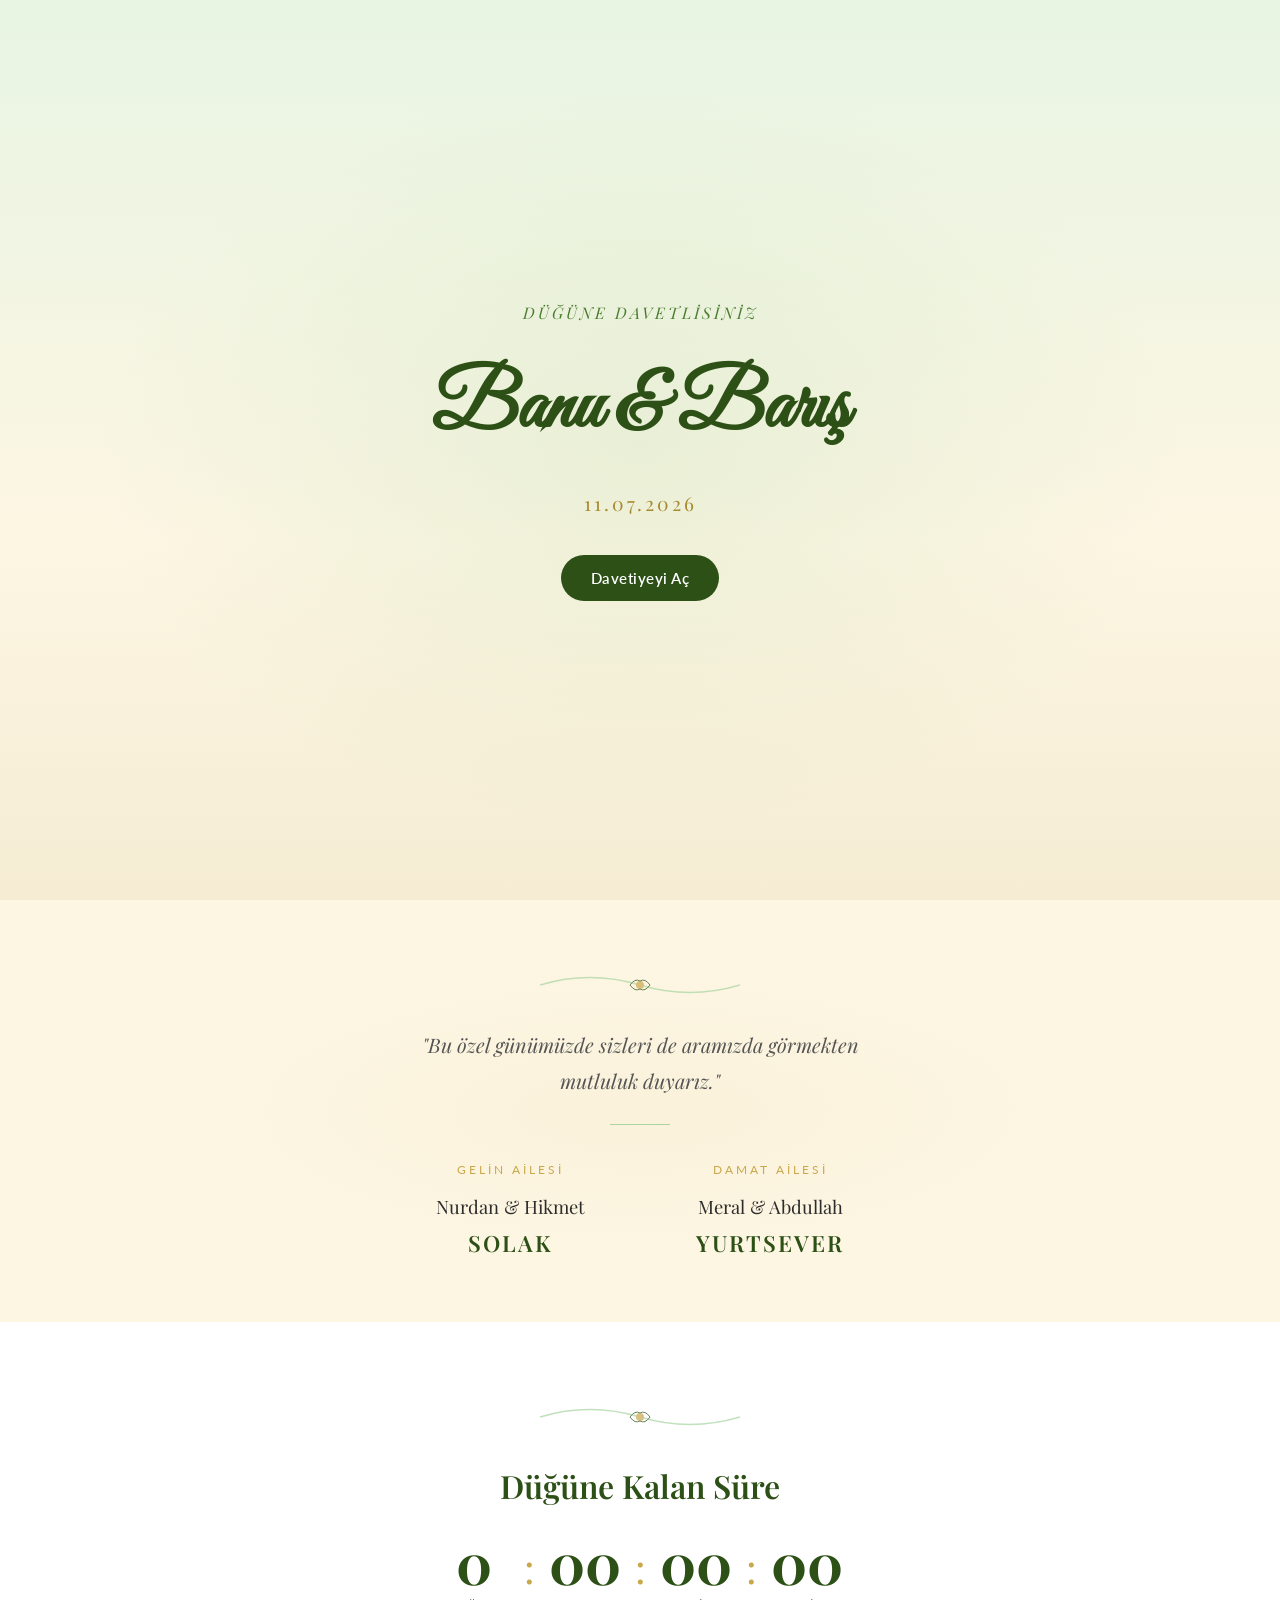
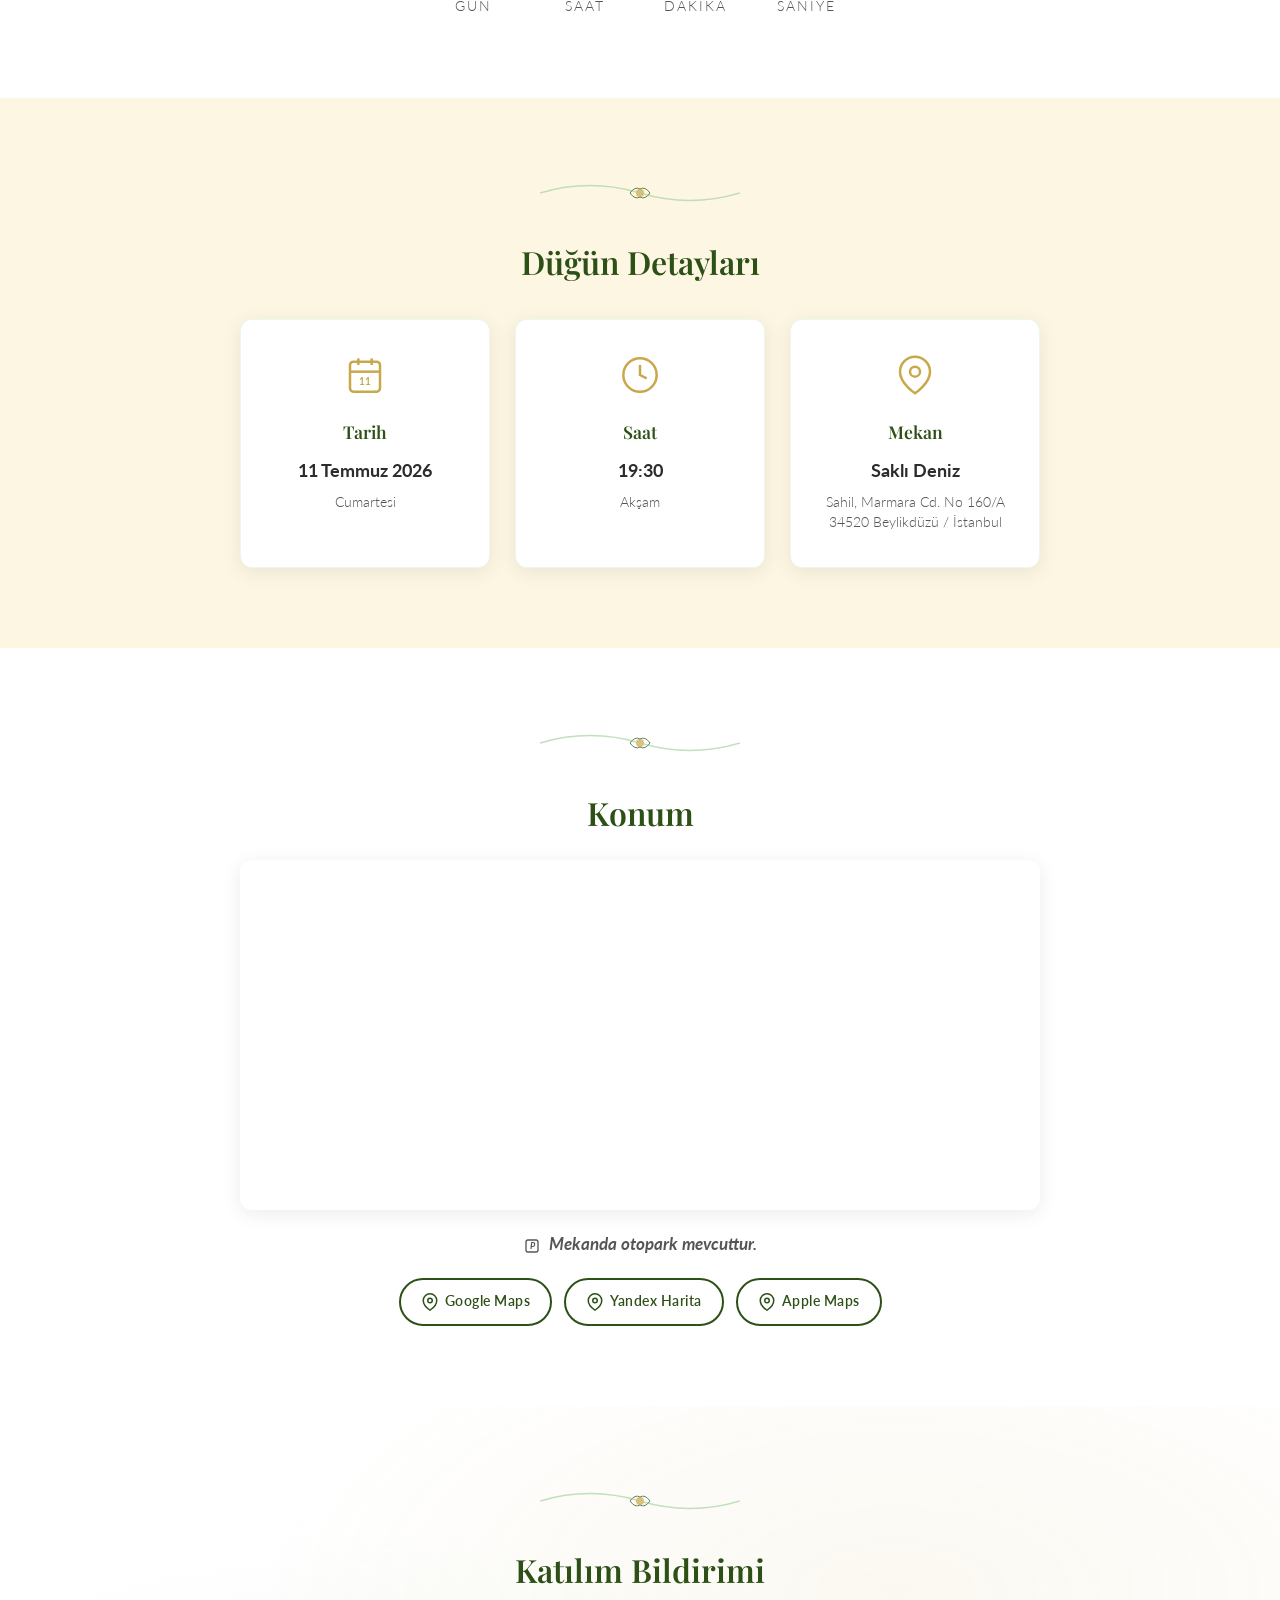
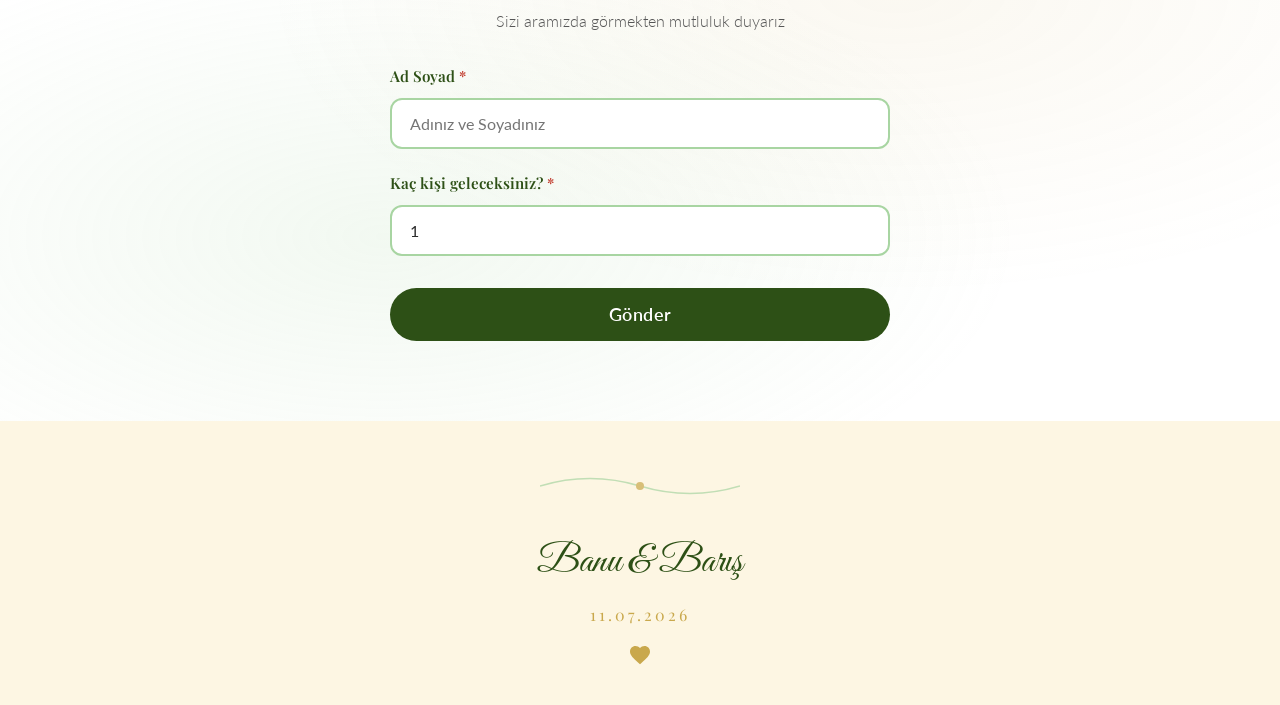
==== commit 5fd1a65d: "Scroll ok belirginlestirildi ve RSVP formundan katilim secenegi kaldirildi Co-Authored-By: Claude Op" ====
--- a/index.html
+++ b/index.html
@@ -69,20 +69,20 @@
         </div>
 
         <!-- Tarih ve mekan - ekranın altında, wrapper DIŞINDA -->
-        <div class="hero-bottom fade-in">
+        <div class="hero-bottom">
             <div class="hero-date">
                 <div class="date-line"></div>
                 <p>11 Temmuz 2026</p>
                 <div class="date-line"></div>
             </div>
             <p class="hero-venue">Saklı Deniz &bull; Beylikdüzü, İstanbul</p>
-        </div>
-
-        <a href="#countdown" class="scroll-arrow" aria-label="Aşağı kaydır">
-            <svg width="30" height="30" viewBox="0 0 30 30" fill="none">
-                <path d="M15 5 L15 25 M7 17 L15 25 L23 17" stroke="currentColor" stroke-width="2" stroke-linecap="round" stroke-linejoin="round"/>
-            </svg>
-        </a>
+            <a href="#rsvp" class="scroll-arrow" aria-label="Katılım formu için aşağı kaydırın">
+                <span class="scroll-arrow-text">Katılım formu için aşağı kaydırın</span>
+                <svg width="32" height="32" viewBox="0 0 24 24" fill="none">
+                    <path d="M12 4 L12 20 M5 13 L12 20 L19 13" stroke="currentColor" stroke-width="2.5" stroke-linecap="round" stroke-linejoin="round"/>
+                </svg>
+            </a>
+        </div>
     </section>
 
     <!-- ===================== AİLELER & DAVET MESAJI ===================== -->
@@ -282,27 +282,10 @@
                 <input type="text" id="fullname" name="fullname" required placeholder="Adınız ve Soyadınız">
             </div>
 
-            <!-- Katılım Durumu -->
-            <div class="form-group">
-                <label>Katılım Durumu <span class="required">*</span></label>
-                <div class="radio-group">
-                    <label class="radio-label">
-                        <input type="radio" name="attendance" value="Katılacağım" required>
-                        <span class="radio-custom"></span>
-                        <span class="radio-text">Katılacağım <span class="check-mark">&#10003;</span></span>
-                    </label>
-                    <label class="radio-label">
-                        <input type="radio" name="attendance" value="Katılamayacağım">
-                        <span class="radio-custom"></span>
-                        <span class="radio-text">Maalesef katılamayacağım <span class="cross-mark">&#10007;</span></span>
-                    </label>
-                </div>
-            </div>
-
-            <!-- Kişi Sayısı (sadece "Katılacağım" seçildiğinde görünür) -->
-            <div class="form-group" id="guest-count-group" style="display: none;">
+            <!-- Kişi Sayısı -->
+            <div class="form-group" id="guest-count-group">
                 <label for="guests">Kaç kişi geleceksiniz? <span class="required">*</span></label>
-                <input type="number" id="guests" name="guests" min="1" max="20" value="1" placeholder="1">
+                <input type="number" id="guests" name="guests" min="1" max="20" value="1" placeholder="1" required>
             </div>
 
             <!-- Gönder Butonu -->
--- a/css/style.css
+++ b/css/style.css
@@ -314,16 +314,17 @@
 }
 .hero-date p {
     font-family: var(--font-heading);
-    font-size: 1.3rem;
-    color: #6b5a2e;
+    font-size: 1.4rem;
+    color: var(--gold-dark);
     letter-spacing: 2px;
     white-space: nowrap;
-    text-shadow: 0 0 10px rgba(255,255,255,0.9), 0 0 20px rgba(255,255,255,0.6);
+    font-weight: 700;
+    text-shadow: 0 0 10px rgba(255,255,255,0.9), 0 0 20px rgba(255,255,255,0.7);
 }
 .date-line {
-    width: 60px;
+    width: 70px;
     height: 2px;
-    background: var(--gold);
+    background: var(--gold-dark);
     opacity: 1;
 }
 .hero-venue {
@@ -336,7 +337,7 @@
 }
 .hero-bottom {
     position: absolute;
-    bottom: 100px;
+    bottom: 180px;
     left: 0;
     right: 0;
     z-index: 3;
@@ -345,19 +346,41 @@
 
 /* Aşağı kaydır oku */
 .scroll-arrow {
-    position: relative;
-    margin-top: -60px;
-    margin-bottom: 20px;
-    left: 50%;
-    transform: translateX(-50%);
-    color: var(--gold);
-    animation: bounce 2s infinite;
+    display: inline-flex;
+    flex-direction: column;
+    align-items: center;
+    gap: 6px;
+    margin-top: 14px;
+    color: var(--green-dark);
     text-decoration: none;
     z-index: 3;
-    opacity: 0.7;
-    transition: opacity 0.3s;
-}
-.scroll-arrow:hover { opacity: 1; }
+    transition: transform 0.3s, color 0.3s;
+}
+.scroll-arrow-text {
+    font-family: var(--font-heading);
+    font-size: 0.78rem;
+    font-weight: 600;
+    letter-spacing: 1px;
+    text-transform: uppercase;
+    color: var(--green-dark);
+    background: rgba(253, 246, 227, 0.9);
+    padding: 5px 14px;
+    border-radius: 20px;
+    box-shadow: 0 2px 8px rgba(45,80,22,0.15);
+    text-shadow: 0 0 6px rgba(255,255,255,0.9);
+    white-space: nowrap;
+}
+.scroll-arrow svg {
+    animation: bounce 1.6s infinite;
+    filter: drop-shadow(0 2px 4px rgba(45,80,22,0.3));
+}
+.scroll-arrow:hover {
+    color: var(--gold-dark);
+    transform: translateY(2px);
+}
+.scroll-arrow:hover .scroll-arrow-text {
+    color: var(--gold-dark);
+}
 
 /* ============================================================
    AİLELER & DAVET MESAJI
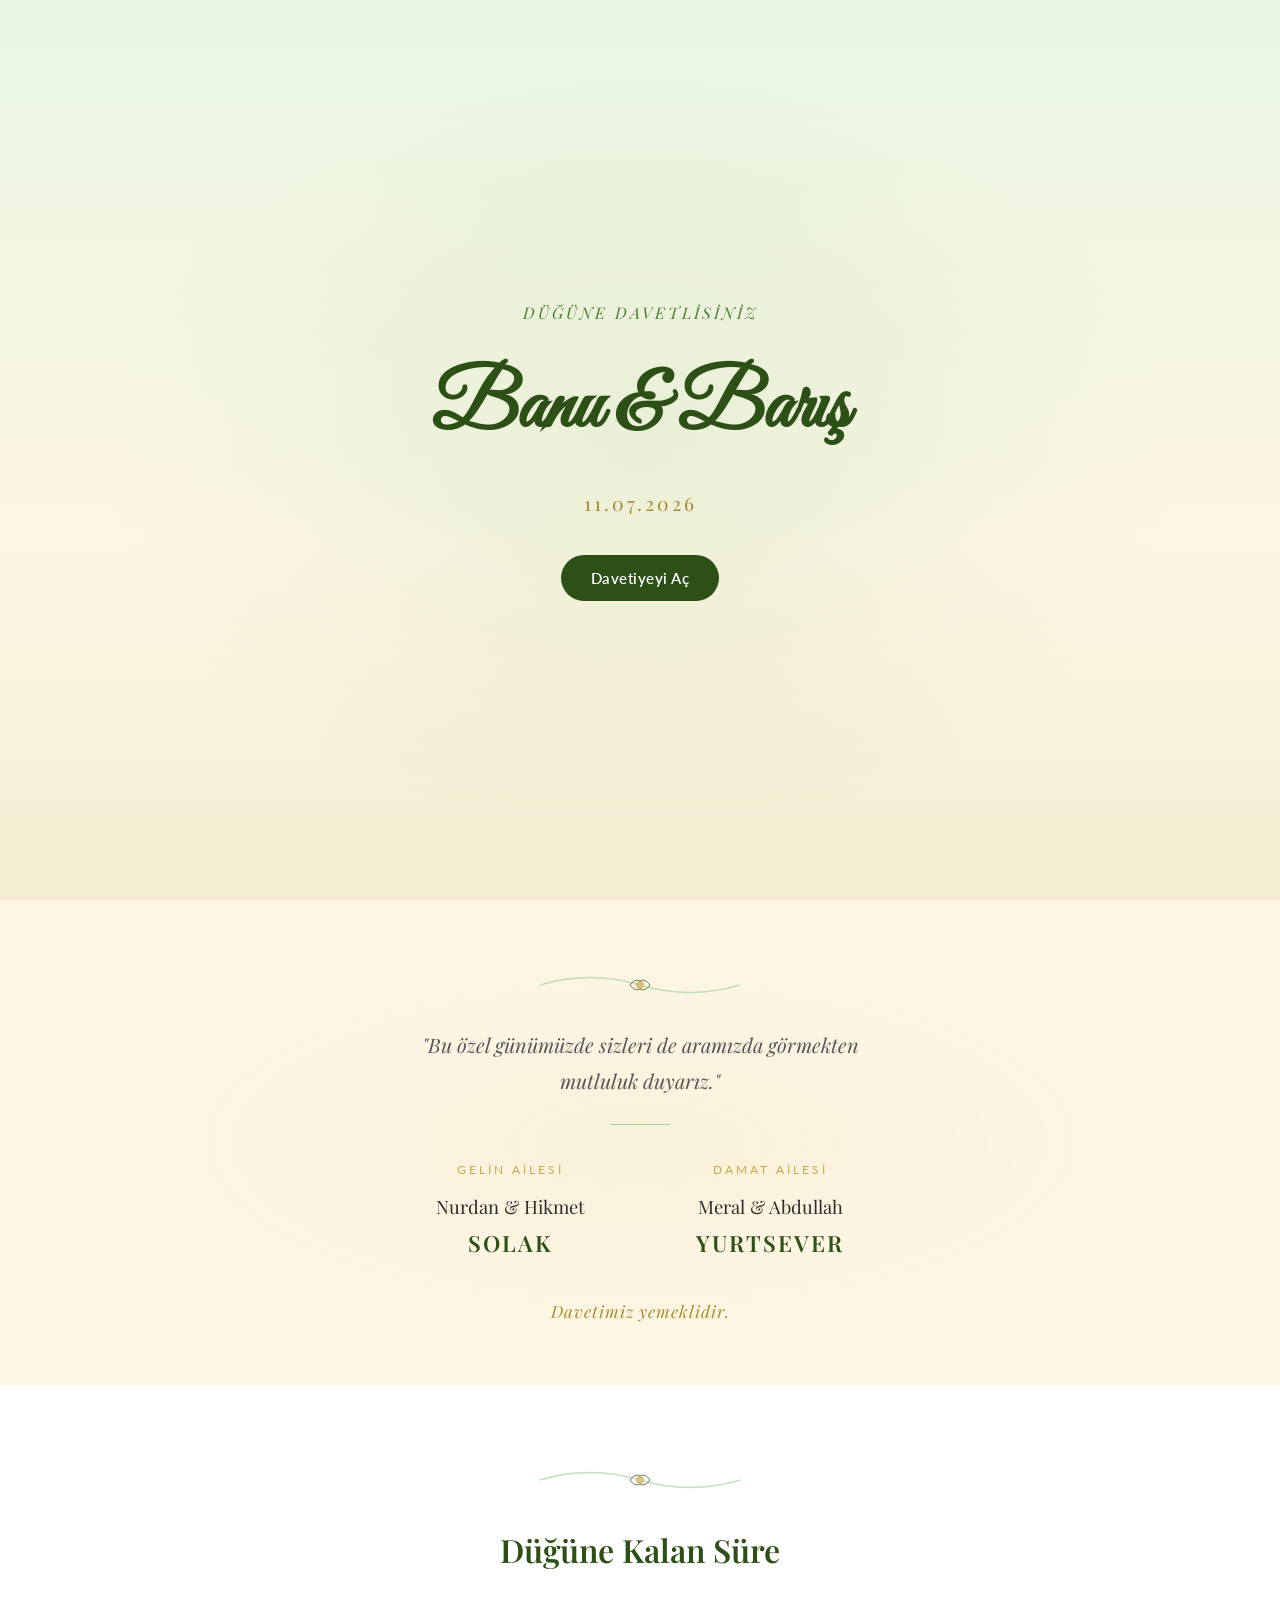
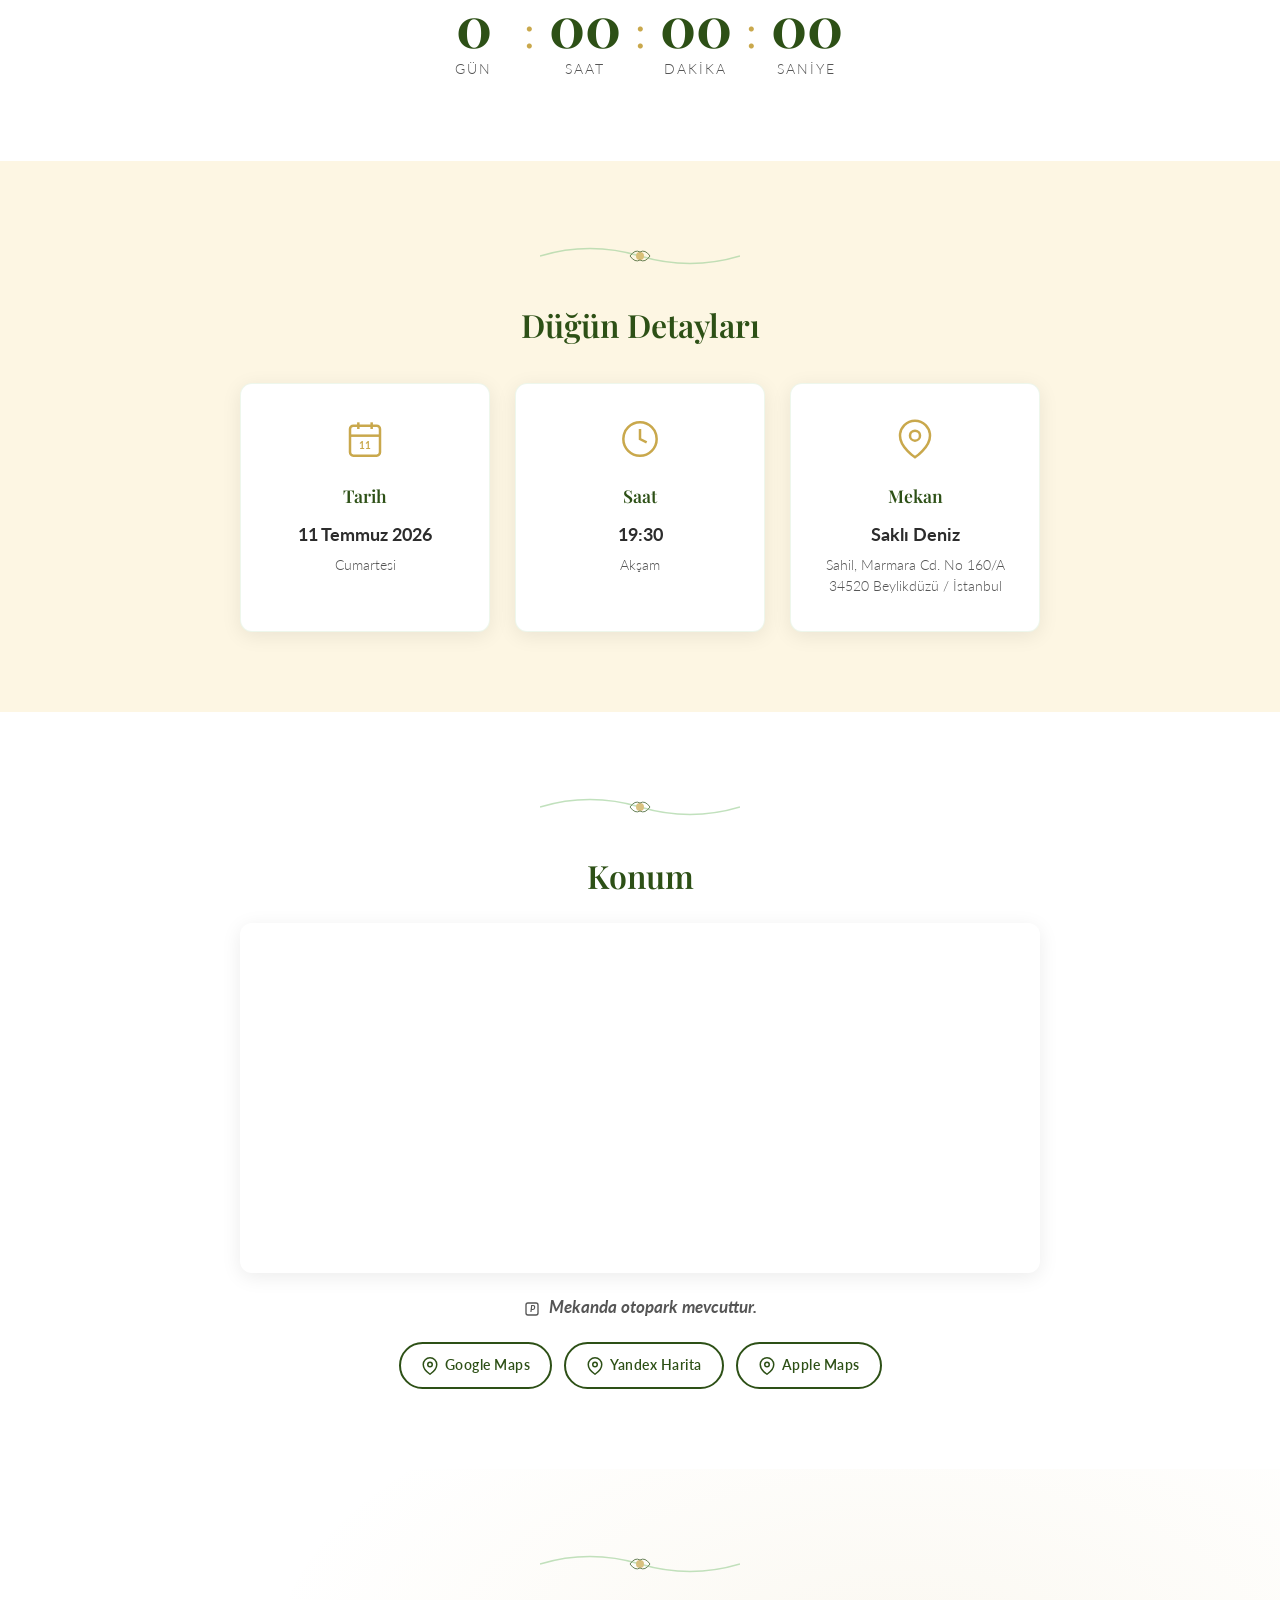
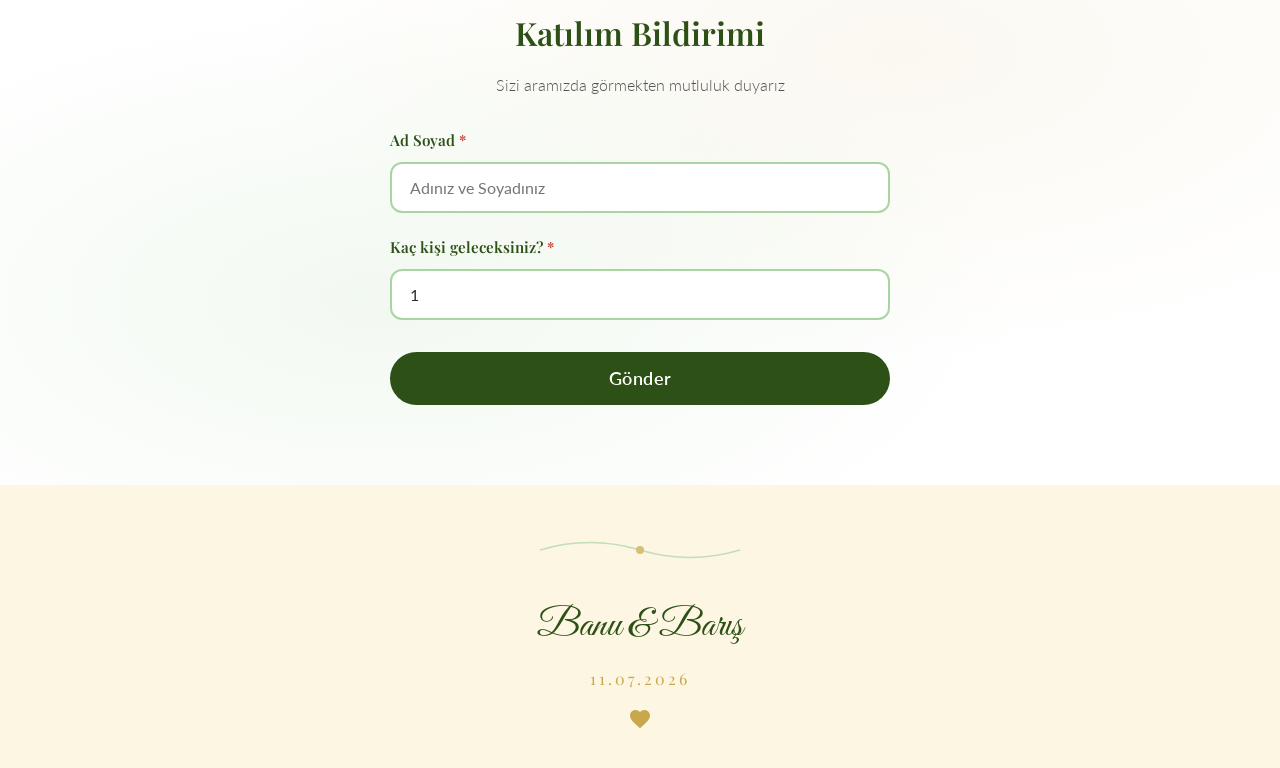
==== commit 1bb30db1: "Hero tarihine saat eklendi, yemek notu ve scroll oku ayarlandi Co-Authored-By: Claude Opus 4.7 (1M c" ====
--- a/index.html
+++ b/index.html
@@ -71,17 +71,16 @@
         <!-- Tarih ve mekan - ekranın altında, wrapper DIŞINDA -->
         <div class="hero-bottom">
             <div class="hero-date">
-                <div class="date-line"></div>
-                <p>11 Temmuz 2026</p>
-                <div class="date-line"></div>
+                <p class="hero-date-text">11 Temmuz 2026</p>
+                <p class="hero-time-text">Saat 19:30</p>
             </div>
             <p class="hero-venue">Saklı Deniz &bull; Beylikdüzü, İstanbul</p>
-            <a href="#rsvp" class="scroll-arrow" aria-label="Katılım formu için aşağı kaydırın">
-                <span class="scroll-arrow-text">Katılım formu için aşağı kaydırın</span>
+            <div class="scroll-arrow" aria-hidden="true">
+                <span class="scroll-arrow-text">Aşağı kaydırın</span>
                 <svg width="32" height="32" viewBox="0 0 24 24" fill="none">
                     <path d="M12 4 L12 20 M5 13 L12 20 L19 13" stroke="currentColor" stroke-width="2.5" stroke-linecap="round" stroke-linejoin="round"/>
                 </svg>
-            </a>
+            </div>
         </div>
     </section>
 
@@ -112,6 +111,8 @@
                 <p class="family-surname">Yurtsever</p>
             </div>
         </div>
+
+        <p class="dinner-note fade-in">Davetimiz yemeklidir.</p>
     </section>
 
     <!-- ===================== GERİ SAYIM ===================== -->
--- a/css/style.css
+++ b/css/style.css
@@ -306,26 +306,33 @@
     margin: 0 5px;
 }
 .hero-date {
-    display: flex;
+    display: inline-flex;
+    flex-direction: column;
     align-items: center;
     justify-content: center;
-    gap: 15px;
-    margin-bottom: 15px;
-}
-.hero-date p {
+    background: rgba(253, 246, 227, 0.92);
+    padding: 10px 28px;
+    border-radius: 18px;
+    box-shadow: 0 3px 14px rgba(45,80,22,0.22);
+    margin-bottom: 12px;
+}
+.hero-date-text {
     font-family: var(--font-heading);
     font-size: 1.4rem;
-    color: var(--gold-dark);
+    color: var(--green-dark);
     letter-spacing: 2px;
     white-space: nowrap;
     font-weight: 700;
-    text-shadow: 0 0 10px rgba(255,255,255,0.9), 0 0 20px rgba(255,255,255,0.7);
-}
-.date-line {
-    width: 70px;
-    height: 2px;
-    background: var(--gold-dark);
-    opacity: 1;
+    line-height: 1.2;
+}
+.hero-time-text {
+    font-family: var(--font-heading);
+    font-size: 1rem;
+    color: var(--gold-dark);
+    letter-spacing: 2.5px;
+    font-weight: 600;
+    margin-top: 2px;
+    line-height: 1.2;
 }
 .hero-venue {
     font-family: var(--font-body);
@@ -344,7 +351,7 @@
     text-align: center;
 }
 
-/* Aşağı kaydır oku */
+/* Aşağı kaydır oku (dekoratif, tıklanmaz) */
 .scroll-arrow {
     display: inline-flex;
     flex-direction: column;
@@ -354,7 +361,8 @@
     color: var(--green-dark);
     text-decoration: none;
     z-index: 3;
-    transition: transform 0.3s, color 0.3s;
+    cursor: default;
+    pointer-events: none;
 }
 .scroll-arrow-text {
     font-family: var(--font-heading);
@@ -373,13 +381,6 @@
 .scroll-arrow svg {
     animation: bounce 1.6s infinite;
     filter: drop-shadow(0 2px 4px rgba(45,80,22,0.3));
-}
-.scroll-arrow:hover {
-    color: var(--gold-dark);
-    transform: translateY(2px);
-}
-.scroll-arrow:hover .scroll-arrow-text {
-    color: var(--gold-dark);
 }
 
 /* ============================================================
@@ -441,6 +442,15 @@
     font-weight: 600;
     letter-spacing: 2px;
     text-transform: uppercase;
+}
+.dinner-note {
+    margin: 35px auto 0;
+    font-family: var(--font-heading);
+    font-size: 1.05rem;
+    font-style: italic;
+    color: var(--gold-dark);
+    letter-spacing: 1px;
+    text-align: center;
 }
 
 /* ============================================================
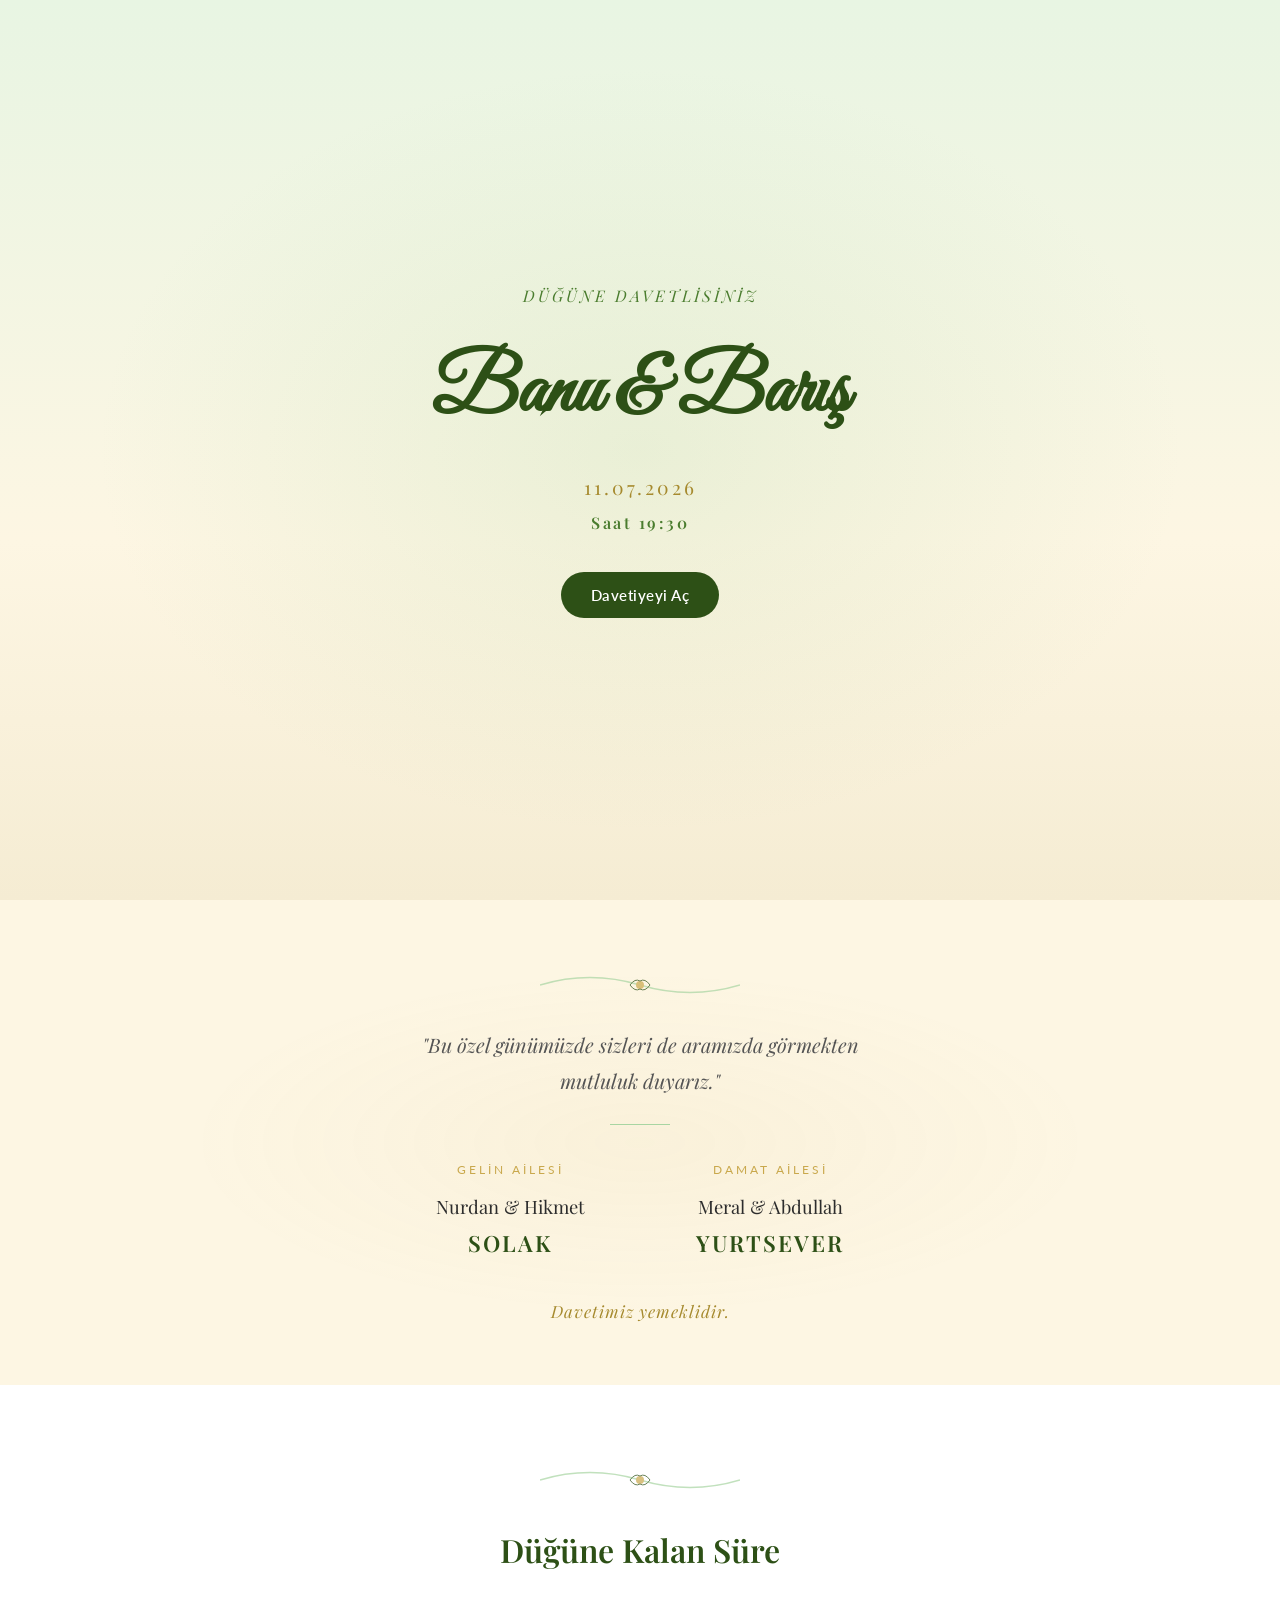
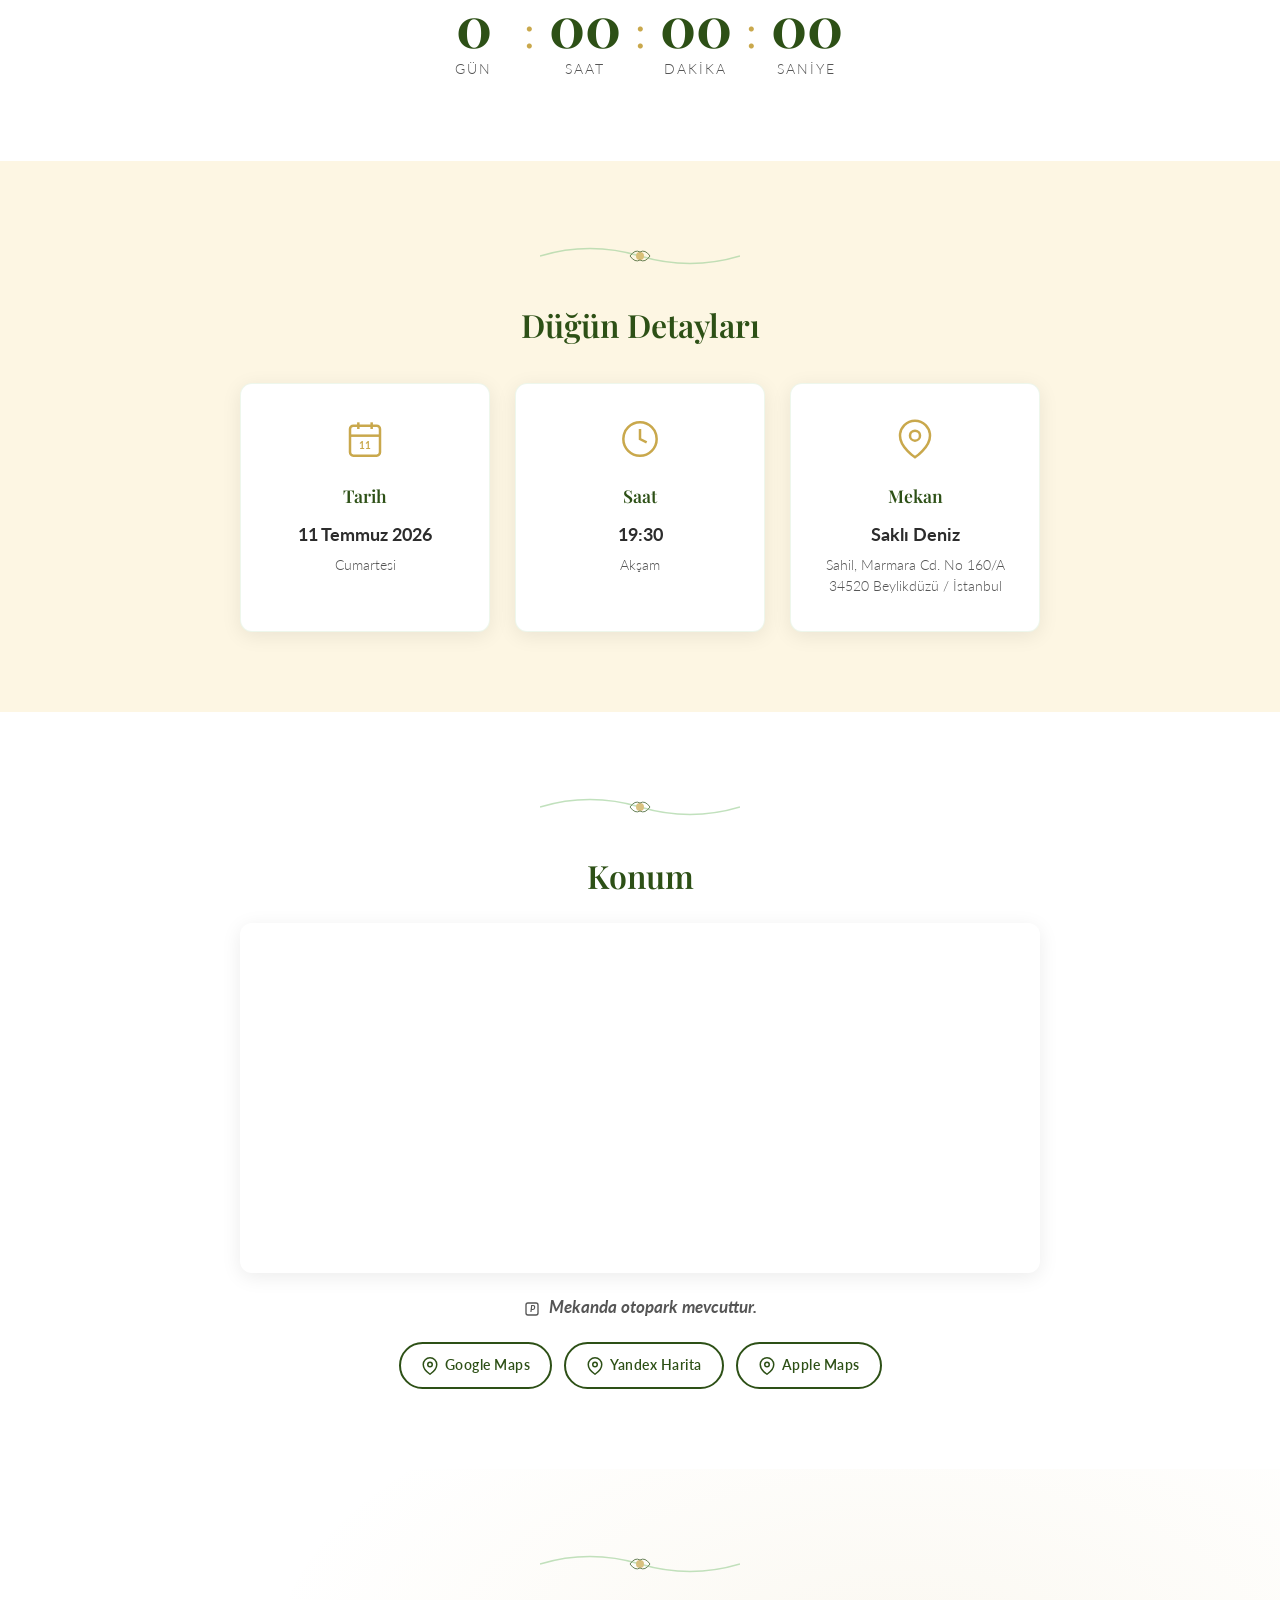
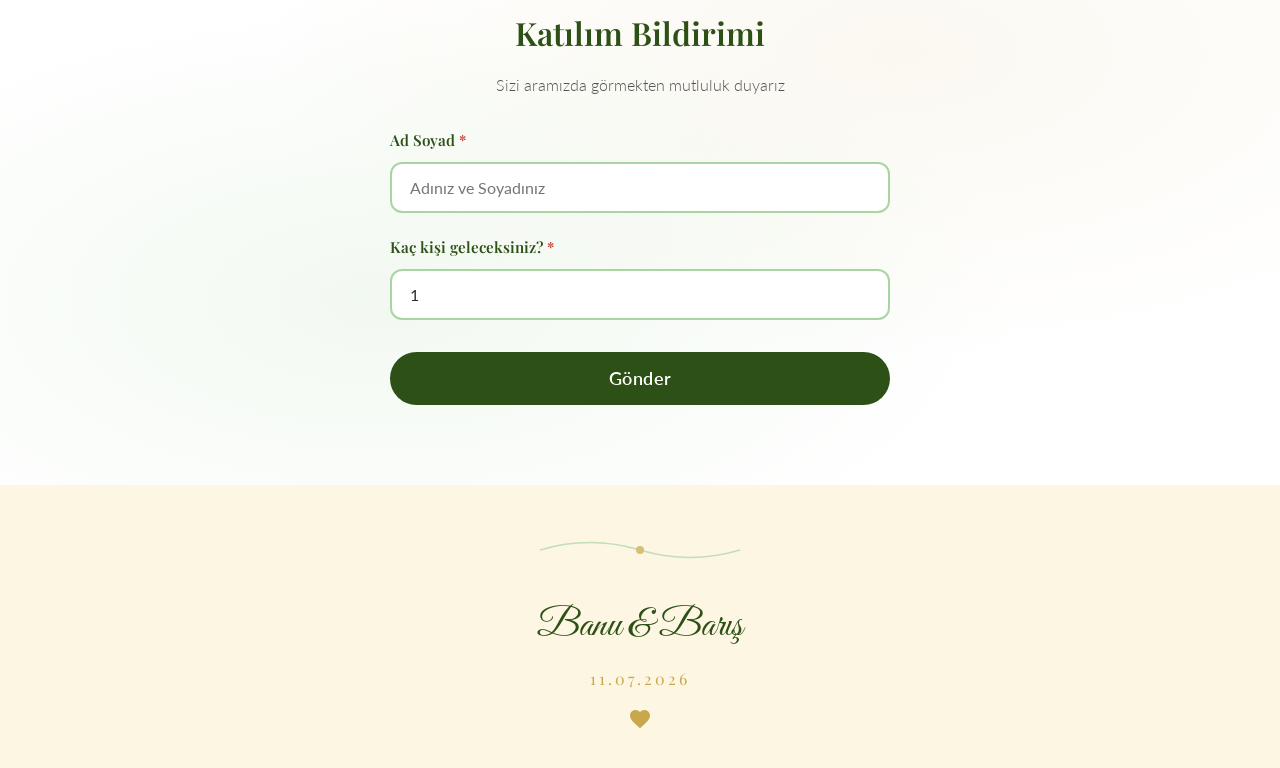
==== commit b0224145: "Giris ekranindaki tarih altina saat eklendi Co-Authored-By: Claude Opus 4.7 (1M context) <noreply@an" ====
--- a/index.html
+++ b/index.html
@@ -30,6 +30,7 @@
             <p class="intro-subtitle">Düğüne Davetlisiniz</p>
             <h1 class="intro-names">Banu & Barış</h1>
             <p class="intro-date">11.07.2026</p>
+            <p class="intro-time">Saat 19:30</p>
             <button id="open-invite-btn" class="btn btn-primary intro-btn">Davetiyeyi Aç</button>
         </div>
     </div>
@@ -68,13 +69,8 @@
 
         </div>
 
-        <!-- Tarih ve mekan - ekranın altında, wrapper DIŞINDA -->
+        <!-- Aşağı kaydır oku - ekranın altında, wrapper DIŞINDA -->
         <div class="hero-bottom">
-            <div class="hero-date">
-                <p class="hero-date-text">11 Temmuz 2026</p>
-                <p class="hero-time-text">Saat 19:30</p>
-            </div>
-            <p class="hero-venue">Saklı Deniz &bull; Beylikdüzü, İstanbul</p>
             <div class="scroll-arrow" aria-hidden="true">
                 <span class="scroll-arrow-text">Aşağı kaydırın</span>
                 <svg width="32" height="32" viewBox="0 0 24 24" fill="none">
--- a/css/style.css
+++ b/css/style.css
@@ -102,6 +102,14 @@
     font-size: 1.2rem;
     color: var(--gold-dark);
     letter-spacing: 3px;
+    margin-bottom: 6px;
+}
+.intro-time {
+    font-family: var(--font-heading);
+    font-size: 1rem;
+    color: var(--green-medium);
+    letter-spacing: 2.5px;
+    font-weight: 600;
     margin-bottom: 35px;
 }
 .intro-btn {
